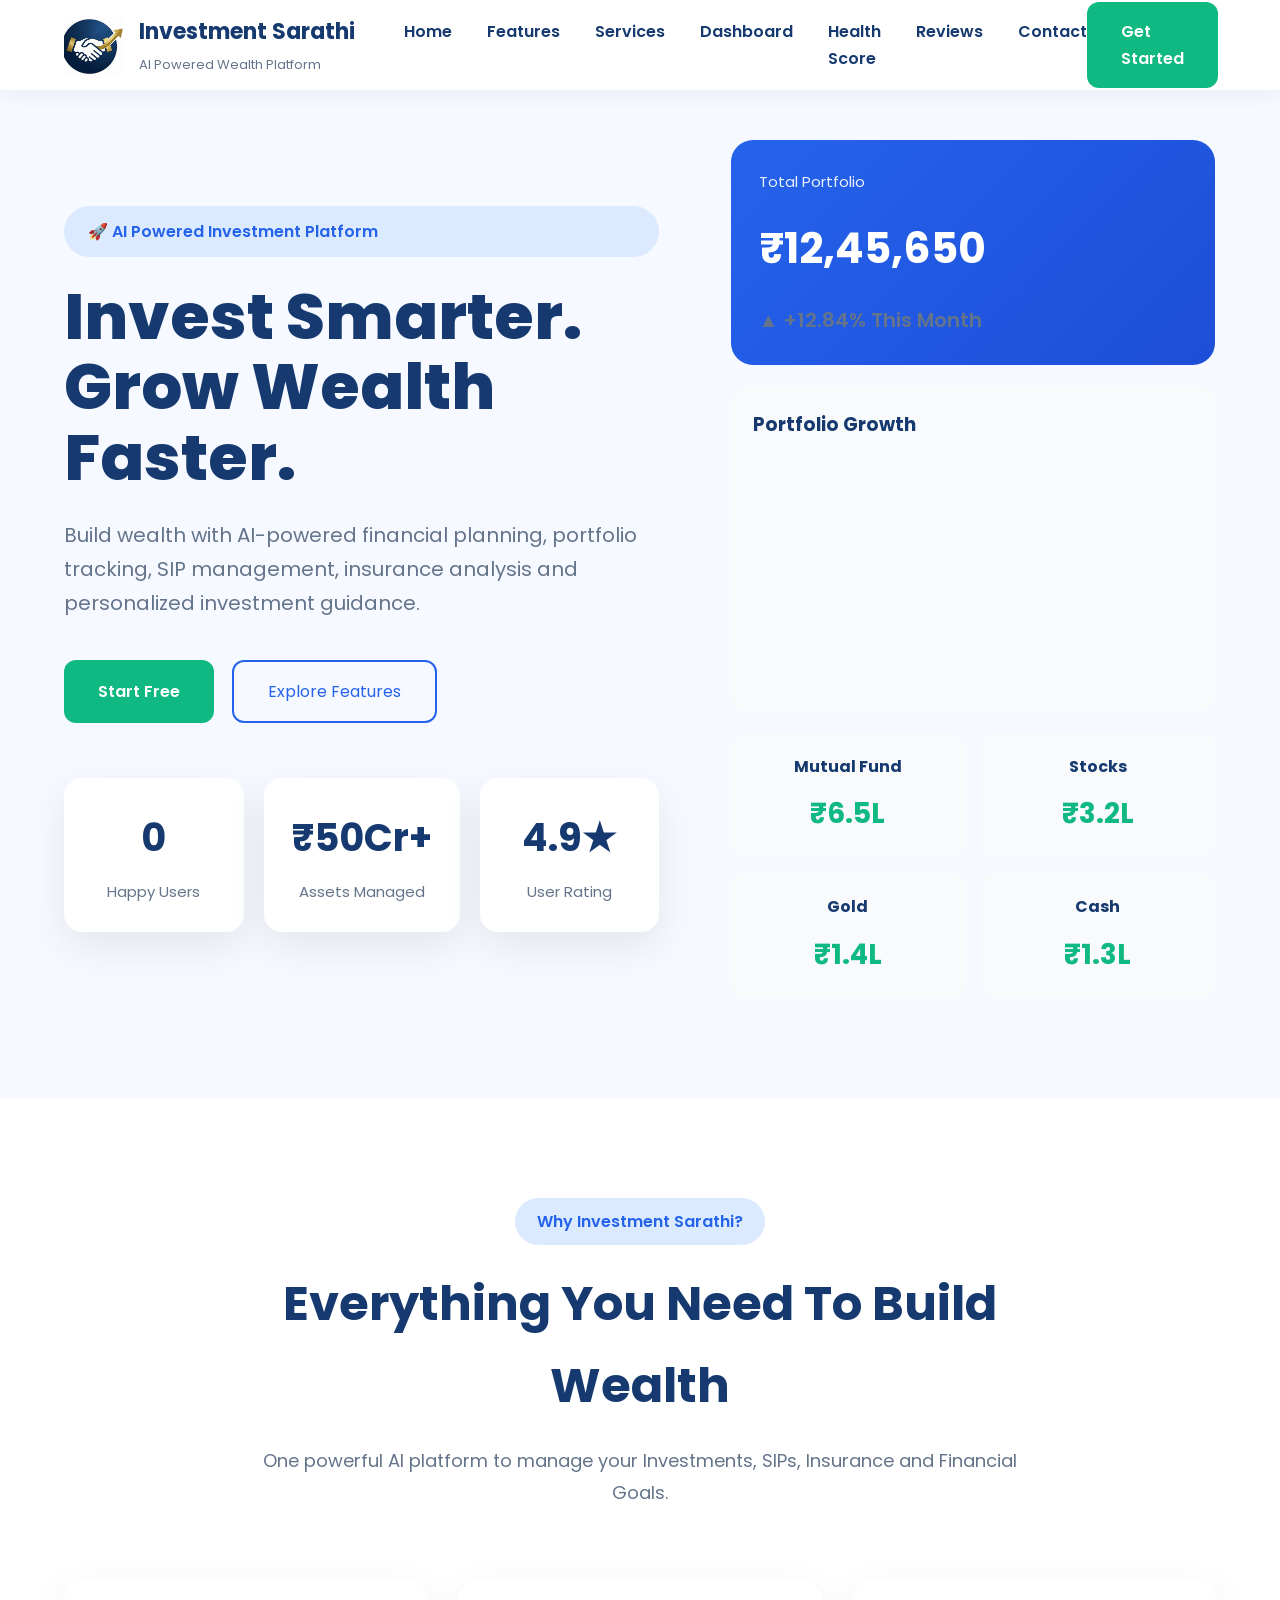
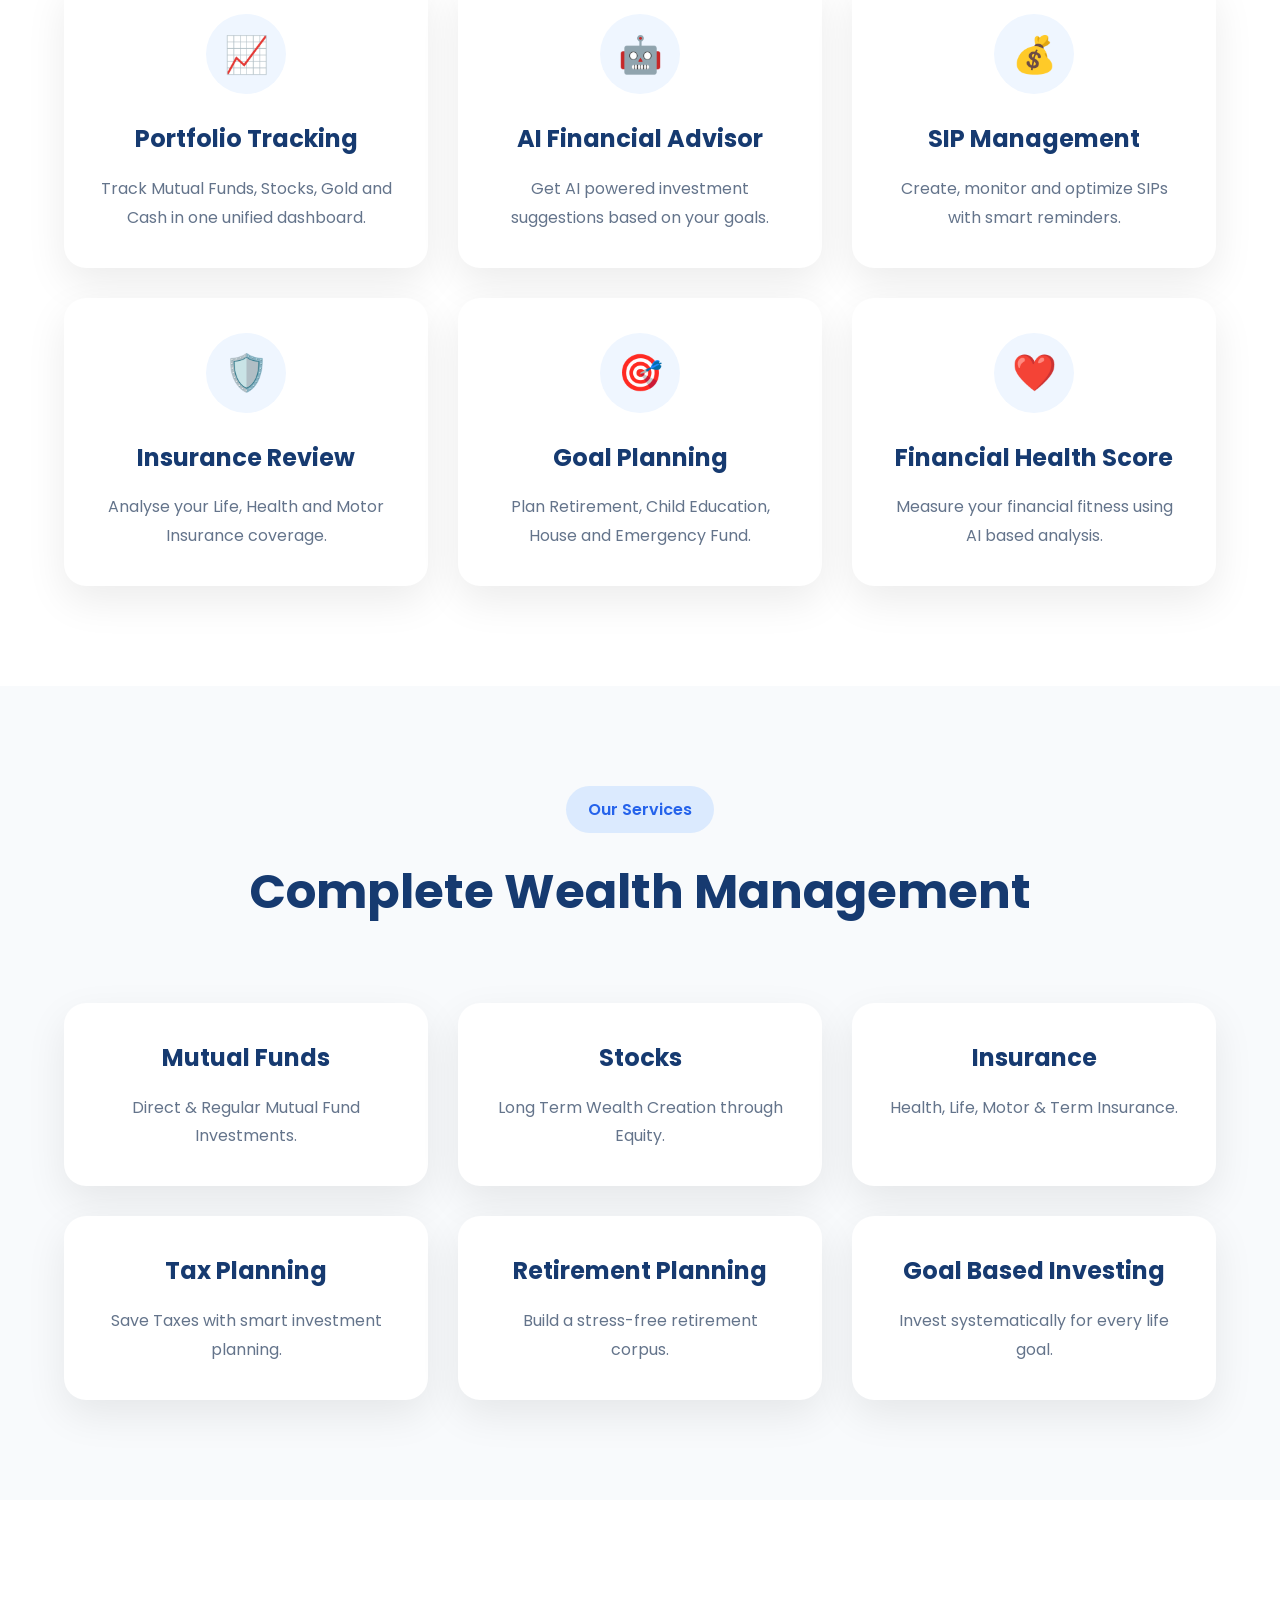
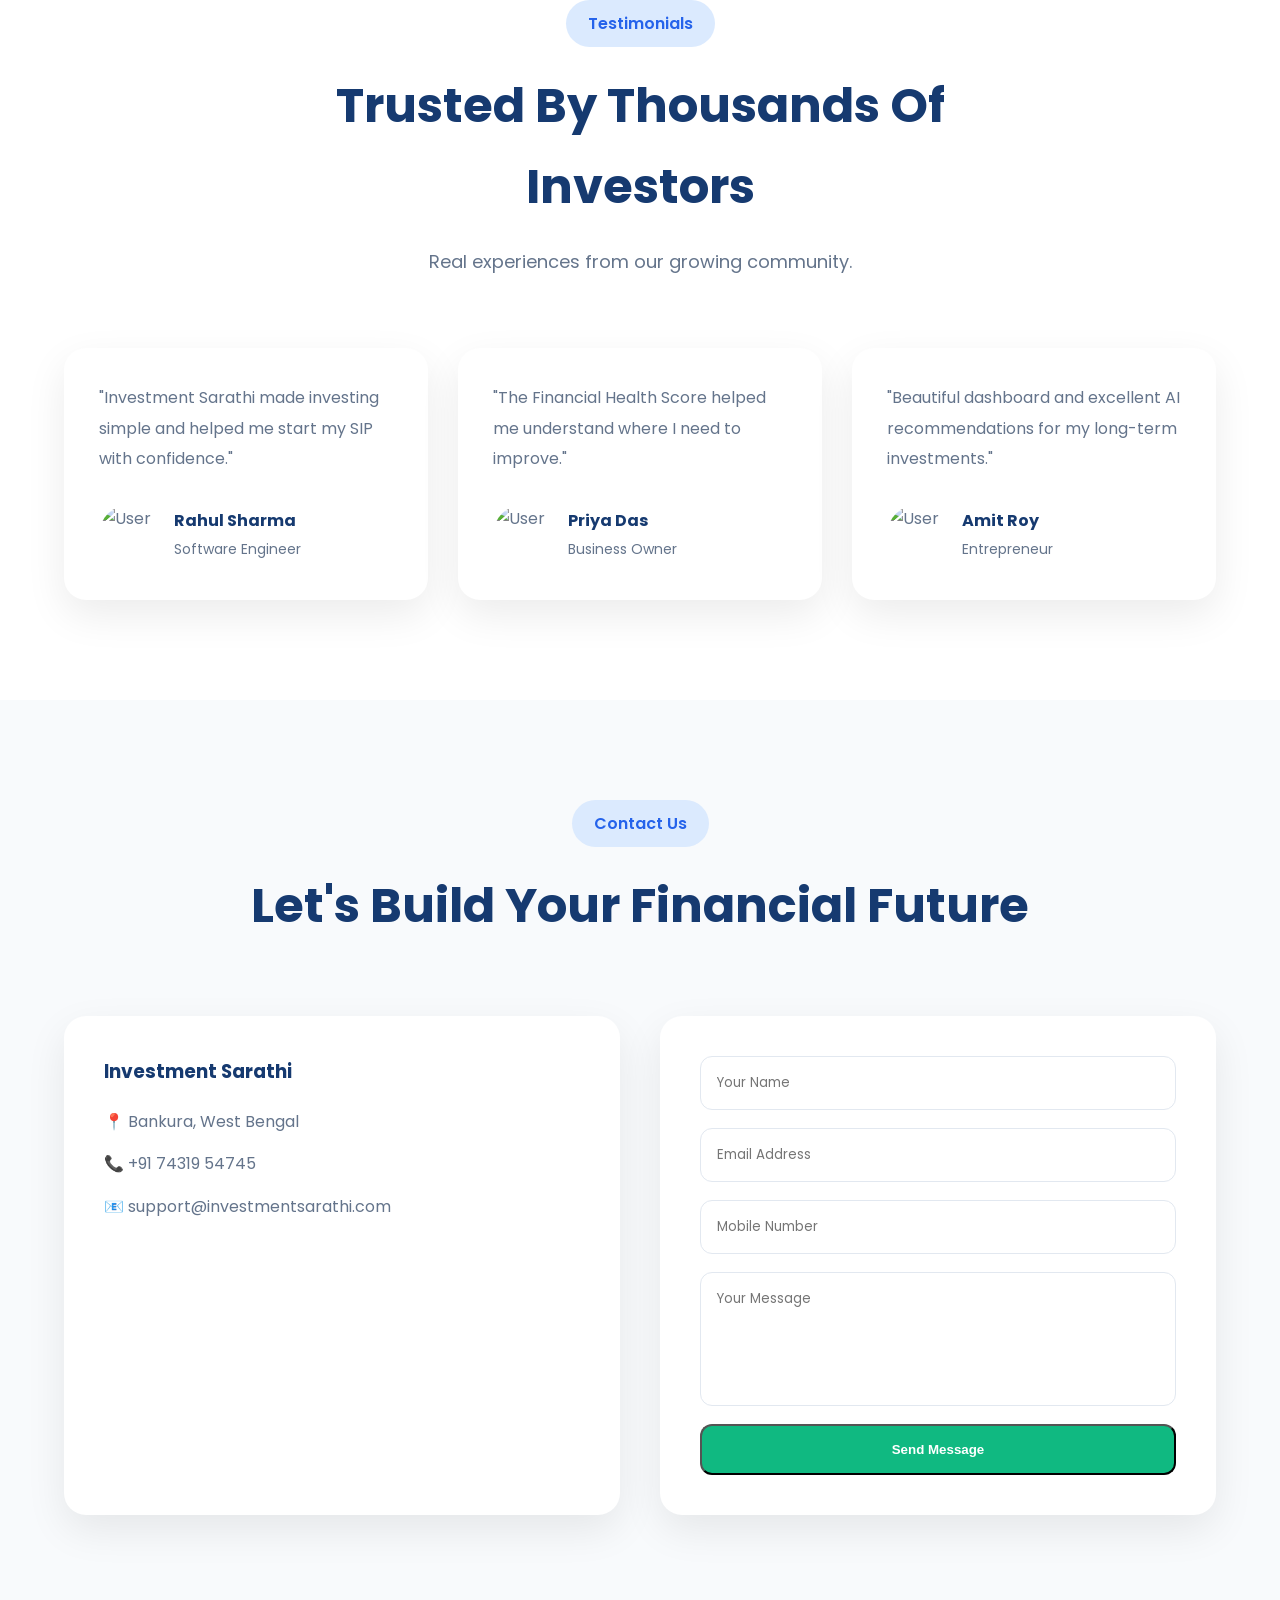
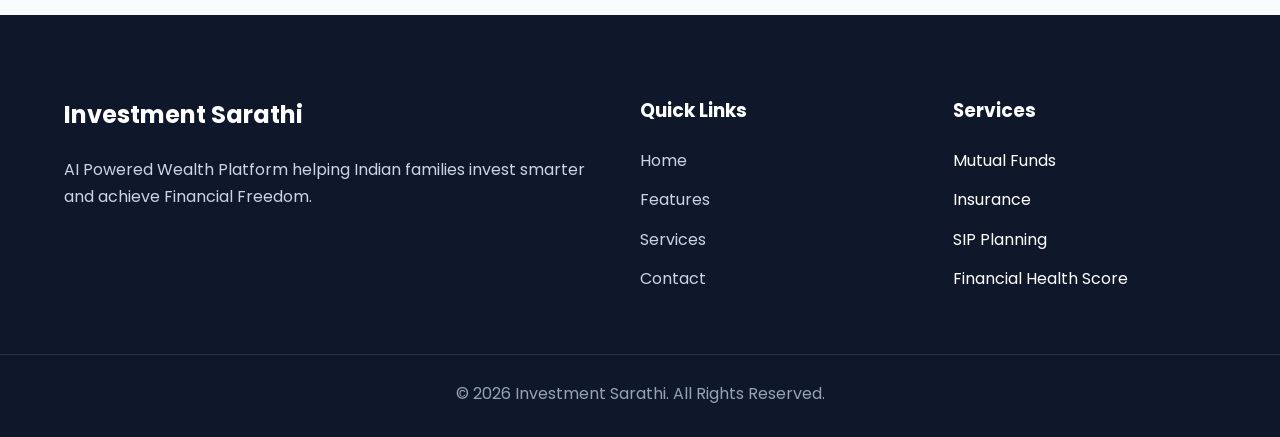
==== index.html @ cd514a6d "Initial Investment Sarathi Website" ====
<!DOCTYPE html>
<html lang="en">

<head>

    <meta charset="UTF-8">
    <meta name="viewport" content="width=device-width, initial-scale=1.0">

    <title>Investment Sarathi | AI Powered Wealth Platform</title>

    <meta name="description"
        content="Investment Sarathi - AI Powered Investment Platform for Mutual Funds, SIP, Insurance, Financial Planning and Wealth Management.">

    <meta name="keywords"
        content="Investment, Mutual Fund, SIP, Insurance, Wealth, Financial Planning, AI">

    <link rel="preconnect" href="https://fonts.googleapis.com">

    <link rel="preconnect" href="https://fonts.gstatic.com" crossorigin>

    <link href="https://fonts.googleapis.com/css2?family=Poppins:wght@300;400;500;600;700;800&display=swap"
        rel="stylesheet">

    <link rel="stylesheet" href="css/style.css">

    <link rel="stylesheet" href="css/responsive.css">

</head>

<body>

    <!-- =========================
         HEADER
    ========================== -->

    <header class="header">

        <div class="container navbar">

            <a href="#" class="logo">

                <img src="assets/logo/logo.jpg" alt="Investment Sarathi">

                <div>

                    <h2>Investment Sarathi</h2>

                    <span>AI Powered Wealth Platform</span>

                </div>

            </a>

            <nav>

                <ul class="nav-links">

                    <li><a href="#">Home</a></li>

                    <li><a href="#features">Features</a></li>

                    <li><a href="#services">Services</a></li>

                    <li><a href="#dashboard">Dashboard</a></li>

                    <li><a href="#health">Health Score</a></li>

                    <li><a href="#reviews">Reviews</a></li>

                    <li><a href="#contact">Contact</a></li>

                </ul>

            </nav>

            <a href="signup.html" class="btn-primary">
                Get Started
            </a>

        </div>

    </header>

    <!-- =========================
            HERO
    ========================== -->

    <section class="hero">

        <div class="container hero-grid">

            <div class="hero-left">

                <div class="hero-badge">

                    🚀 AI Powered Investment Platform

                </div>

                <h1>

                    Invest Smarter.<br>

                    Grow Wealth Faster.

                </h1>

                <p>

                    Build wealth with AI-powered financial planning,
                    portfolio tracking, SIP management,
                    insurance analysis and personalized investment guidance.

                </p>

                <div class="hero-buttons">

                    <a href="signup.html" class="btn-primary">

                        Start Free

                    </a>

                    <a href="#features" class="btn-outline">

                        Explore Features

                    </a>

                </div>
                                <!-- =========================
                     HERO STATS
                ========================== -->

                <div class="hero-stats">

                    <div class="stat-card">

                        <h2 class="counter" data-target="10000">0</h2>

                        <p>Happy Users</p>

                    </div>

                    <div class="stat-card">

                        <h2>₹50Cr+</h2>

                        <p>Assets Managed</p>

                    </div>

                    <div class="stat-card">

                        <h2>4.9★</h2>

                        <p>User Rating</p>

                    </div>

                </div>

            </div>

            <!-- =========================
                 HERO RIGHT
            ========================== -->

            <div class="hero-right">

                <div class="dashboard-card">

                    <div class="portfolio-card">

                        <span>Total Portfolio</span>

                        <h2 id="portfolioAmount">₹12,45,650</h2>

                        <p class="profit">
                            ▲ +12.84% This Month
                        </p>

                    </div>

                    <div class="chart-card">

                        <h3>Portfolio Growth</h3>

                        <canvas id="portfolioChart"></canvas>

                    </div>

                    <div class="investment-grid">

                        <div class="investment-item">

                            <h4>Mutual Fund</h4>

                            <p>₹6.5L</p>

                        </div>

                        <div class="investment-item">

                            <h4>Stocks</h4>

                            <p>₹3.2L</p>

                        </div>

                        <div class="investment-item">

                            <h4>Gold</h4>

                            <p>₹1.4L</p>

                        </div>

                        <div class="investment-item">

                            <h4>Cash</h4>

                            <p>₹1.3L</p>

                        </div>

                    </div>

                </div>

            </div>

        </div>

    </section>
    <!-- ===================================
        FEATURES SECTION
=================================== -->

<section class="features" id="features">

    <div class="container">

        <div class="section-title">

            <span>Why Investment Sarathi?</span>

            <h2>Everything You Need To Build Wealth</h2>

            <p>
                One powerful AI platform to manage your Investments,
                SIPs, Insurance and Financial Goals.
            </p>

        </div>

        <div class="feature-grid">

            <div class="feature-card">

                <div class="feature-icon">📈</div>

                <h3>Portfolio Tracking</h3>

                <p>
                    Track Mutual Funds, Stocks, Gold and Cash
                    in one unified dashboard.
                </p>

            </div>

            <div class="feature-card">

                <div class="feature-icon">🤖</div>

                <h3>AI Financial Advisor</h3>

                <p>
                    Get AI powered investment suggestions
                    based on your goals.
                </p>

            </div>

            <div class="feature-card">

                <div class="feature-icon">💰</div>

                <h3>SIP Management</h3>

                <p>
                    Create, monitor and optimize SIPs
                    with smart reminders.
                </p>

            </div>

            <div class="feature-card">

                <div class="feature-icon">🛡️</div>

                <h3>Insurance Review</h3>

                <p>
                    Analyse your Life, Health and Motor
                    Insurance coverage.
                </p>

            </div>

            <div class="feature-card">

                <div class="feature-icon">🎯</div>

                <h3>Goal Planning</h3>

                <p>
                    Plan Retirement, Child Education,
                    House and Emergency Fund.
                </p>

            </div>

            <div class="feature-card">

                <div class="feature-icon">❤️</div>

                <h3>Financial Health Score</h3>

                <p>
                    Measure your financial fitness
                    using AI based analysis.
                </p>

            </div>

        </div>

    </div>

</section>

<!-- ===================================
        SERVICES
=================================== -->

<section class="services" id="services">

    <div class="container">

        <div class="section-title">

            <span>Our Services</span>

            <h2>Complete Wealth Management</h2>

        </div>

        <div class="service-grid">

            <div class="service-card">

                <h3>Mutual Funds</h3>

                <p>
                    Direct & Regular Mutual Fund Investments.
                </p>

            </div>

            <div class="service-card">

                <h3>Stocks</h3>

                <p>
                    Long Term Wealth Creation through Equity.
                </p>

            </div>

            <div class="service-card">

                <h3>Insurance</h3>

                <p>
                    Health, Life, Motor & Term Insurance.
                </p>

            </div>

            <div class="service-card">

                <h3>Tax Planning</h3>

                <p>
                    Save Taxes with smart investment planning.
                </p>

            </div>

            <div class="service-card">

                <h3>Retirement Planning</h3>

                <p>
                    Build a stress-free retirement corpus.
                </p>

            </div>

            <div class="service-card">

                <h3>Goal Based Investing</h3>

                <p>
                    Invest systematically for every life goal.
                </p>

            </div>

        </div>

    </div>

</section>
<!-- ===================================
        TESTIMONIALS
=================================== -->

<section class="testimonials" id="reviews">

    <div class="container">

        <div class="section-title">

            <span>Testimonials</span>

            <h2>Trusted By Thousands Of Investors</h2>

            <p>
                Real experiences from our growing community.
            </p>

        </div>

        <div class="testimonial-grid">

            <div class="testimonial-card">

                <p>
                    "Investment Sarathi made investing simple and helped me
                    start my SIP with confidence."
                </p>

                <div class="client">

                    <img src="assets/images/user1.jpg" alt="User">

                    <div>

                        <h4>Rahul Sharma</h4>

                        <span>Software Engineer</span>

                    </div>

                </div>

            </div>

            <div class="testimonial-card">

                <p>
                    "The Financial Health Score helped me understand where I
                    need to improve."
                </p>

                <div class="client">

                    <img src="assets/images/user2.jpg" alt="User">

                    <div>

                        <h4>Priya Das</h4>

                        <span>Business Owner</span>

                    </div>

                </div>

            </div>

            <div class="testimonial-card">

                <p>
                    "Beautiful dashboard and excellent AI recommendations for
                    my long-term investments."
                </p>

                <div class="client">

                    <img src="assets/images/user3.jpg" alt="User">

                    <div>

                        <h4>Amit Roy</h4>

                        <span>Entrepreneur</span>

                    </div>

                </div>

            </div>

        </div>

    </div>

</section>

<!-- ===================================
        CONTACT
=================================== -->

<section class="contact" id="contact">

    <div class="container">

        <div class="section-title">

            <span>Contact Us</span>

            <h2>Let's Build Your Financial Future</h2>

        </div>

        <div class="contact-wrapper">

            <div class="contact-info">

                <h3>Investment Sarathi</h3>

                <p>📍 Bankura, West Bengal</p>

                <p>📞 +91 74319 54745</p>

                <p>📧 support@investmentsarathi.com</p>

            </div>

            <form class="contact-form">

                <input type="text" placeholder="Your Name">

                <input type="email" placeholder="Email Address">

                <input type="tel" placeholder="Mobile Number">

                <textarea rows="5" placeholder="Your Message"></textarea>

                <button type="submit" class="btn-primary">
                    Send Message
                </button>

            </form>

        </div>

    </div>

</section>

<!-- ===================================
        FOOTER
=================================== -->

<footer class="footer">

    <div class="container footer-grid">

        <div>

            <h2>Investment Sarathi</h2>

            <p>
                AI Powered Wealth Platform helping Indian families
                invest smarter and achieve Financial Freedom.
            </p>

        </div>

        <div>

            <h3>Quick Links</h3>

            <ul>

                <li><a href="#">Home</a></li>

                <li><a href="#features">Features</a></li>

                <li><a href="#services">Services</a></li>

                <li><a href="#contact">Contact</a></li>

            </ul>

        </div>

        <div>

            <h3>Services</h3>

            <ul>

                <li>Mutual Funds</li>

                <li>Insurance</li>

                <li>SIP Planning</li>

                <li>Financial Health Score</li>

            </ul>

        </div>

    </div>

    <div class="copyright">

        © 2026 Investment Sarathi. All Rights Reserved.

    </div>

</footer>

<!-- Chart.js -->

<script src="https://cdn.jsdelivr.net/npm/chart.js"></script>

<!-- Main JS -->

<script src="js/main.js"></script>

</body>

</html>
---- css/style.css ----
/*=========================================================
 Investment Sarathi v2.0
 AI Powered Wealth Platform
 Author : ChatGPT
==========================================================*/

/*==========================
 GOOGLE FONT
==========================*/

@import url('https://fonts.googleapis.com/css2?family=Poppins:wght@300;400;500;600;700;800&display=swap');

/*==========================
 CSS VARIABLES
==========================*/

:root{

    --primary:#2563EB;
    --secondary:#10B981;
    --dark:#0F172A;
    --heading:#163A70;
    --text:#64748B;

    --bg:#F8FAFC;
    --white:#FFFFFF;

    --border:#E2E8F0;

    --shadow:
    0 15px 40px rgba(0,0,0,.08);

    --radius:18px;

    --transition:.35s ease;

}

/*==========================
 RESET
==========================*/

*{

    margin:0;

    padding:0;

    box-sizing:border-box;

}

html{

    scroll-behavior:smooth;

}

body{

    font-family:'Poppins',sans-serif;

    background:var(--bg);

    color:var(--text);

    overflow-x:hidden;

    line-height:1.7;

}

img{

    width:100%;

    display:block;

}

a{

    text-decoration:none;

}

ul{

    list-style:none;

}

section{

    padding:100px 0;

}

/*==========================
 CONTAINER
==========================*/

.container{

    width:90%;

    max-width:1300px;

    margin:auto;

}

/*==========================
 BUTTONS
==========================*/

.btn-primary{

    display:inline-flex;

    align-items:center;

    justify-content:center;

    padding:16px 34px;

    border-radius:12px;

    background:var(--secondary);

    color:#fff;

    font-weight:600;

    transition:var(--transition);

}

.btn-primary:hover{

    transform:translateY(-3px);

    background:#059669;

}

.btn-outline{

    display:inline-flex;

    align-items:center;

    justify-content:center;

    padding:16px 34px;

    border:2px solid var(--primary);

    color:var(--primary);

    border-radius:12px;

    transition:var(--transition);

}

.btn-outline:hover{

    background:var(--primary);

    color:#fff;

}

/*==========================
 HEADER
==========================*/

.header{

    position:fixed;

    top:0;

    left:0;

    width:100%;

    background:#fff;

    z-index:999;

    box-shadow:0 5px 20px rgba(0,0,0,.05);

}

/*==========================
 NAVBAR
==========================*/

.navbar{

    height:90px;

    display:flex;

    justify-content:space-between;

    align-items:center;

}

.logo{
    display:flex;
    align-items:center;
    gap:15px;
    min-width:340px;
}

.logo img{

    width:60px;

    height:60px;

    object-fit:cover;

}

.logo h2{

    color:var(--heading);

    font-size:22px;

}
************
***********
.logo-text h2{
    font-size:34px;
    line-height:1.1;
}
.logo span{

    color:var(--text);

    font-size:13px;

}

.nav-links{

    display:flex;

    gap:35px;

}

.nav-links a{

    color:var(--heading);

    font-weight:600;

    transition:var(--transition);

}

.nav-links a:hover{

    color:var(--secondary);

}
/*=========================================================
 HERO SECTION
==========================================================*/

.hero{
    padding:140px 0 100px;
    background:#f6f9ff;
}

.hero-grid{

    display:grid;

    grid-template-columns:1.1fr .9fr;

    gap:70px;

    align-items:center;

}

.hero-badge{

    display:inline-block;

    padding:12px 24px;

    border-radius:30px;

    background:#DBEAFE;

    color:var(--primary);

    font-weight:600;

    margin-bottom:25px;

}

.hero h1{

    font-size:64px;

    line-height:1.1;

    color:var(--heading);

    margin-bottom:25px;

    font-weight:800;

}

.hero p{

    font-size:20px;

    color:var(--text);

    max-width:620px;

}

.hero-buttons{

    display:flex;

    gap:18px;

    margin-top:40px;

    flex-wrap:wrap;

}
.hero-container{
    width:90%;
    max-width:1300px;
    margin:auto;

    display:grid;
    grid-template-columns:1.1fr .9fr;

    gap:70px;

    align-items:start;
}
/*==========================
 HERO STATS
==========================*/

.hero-stats{

    display:grid;

    grid-template-columns:repeat(3,1fr);

    gap:20px;

    margin-top:55px;

}

.stat-card{

    background:#fff;

    padding:28px;

    border-radius:18px;

    text-align:center;

    box-shadow:var(--shadow);

    transition:var(--transition);

}

.stat-card:hover{

    transform:translateY(-6px);

}

.stat-card h2{

    color:var(--heading);

    font-size:38px;

    margin-bottom:8px;

}

.stat-card p{

    font-size:15px;

    color:var(--text);

}

/*==========================
 DASHBOARD CARD
==========================*/

.hero-right{
    display:flex;
    justify-content:center;
    align-items:flex-start;
}
.hero-left{
    display:flex;
    flex-direction:column;
    justify-content:center;
}
********** center theke end korlam****
******
.dashboard-card{
    width:100%;
    max-width:500px;

    background:#fff;
    padding:30px;

    border-radius:24px;

    box-shadow:var(--shadow);
}
.dashboard-preview{
    width:100%;
}

.portfolio-card{

    background:linear-gradient(135deg,#2563EB,#1D4ED8);

    color:#fff;

    padding:28px;

    border-radius:22px;

}

.portfolio-card span{

    opacity:.9;

    font-size:15px;

}

.portfolio-card h2{

    font-size:42px;

    margin:18px 0;

    font-weight:700;

}

.profit{

    color:#A7F3D0;

    font-weight:600;

}

/*==========================
 CHART
==========================*/

.chart-card{

    margin-top:22px;

    background:#F8FAFC;

    padding:22px;

    border-radius:18px;

}

.chart-card h3{

    color:var(--heading);

    margin-bottom:20px;

}

#portfolioChart{

    width:100%;

    height:220px;

}
.portfolio-grid{
    display:grid;
    grid-template-columns:repeat(2,1fr);
    gap:20px;
    margin-top:20px;
}
/*==========================
 INVESTMENT GRID
==========================*/

.investment-grid{

    display:grid;

    grid-template-columns:repeat(2,1fr);

    gap:16px;

    margin-top:22px;

}

.investment-item{

    background:#F8FAFC;

    padding:20px;

    border-radius:16px;

    text-align:center;

    transition:var(--transition);

}

.investment-item:hover{

    background:#EFF6FF;

    transform:translateY(-5px);

}

.investment-item h4{

    color:var(--heading);

    font-size:16px;

    margin-bottom:10px;

}

.investment-item p{

    color:var(--secondary);

    font-size:28px;

    font-weight:700;

}
/*=========================================================
SECTION TITLE
==========================================================*/

.section-title{

    text-align:center;

    max-width:800px;

    margin:0 auto 70px;

}

.section-title span{

    display:inline-block;

    background:#DBEAFE;

    color:var(--primary);

    padding:10px 22px;

    border-radius:30px;

    font-weight:600;

    margin-bottom:18px;

}

.section-title h2{

    font-size:48px;

    color:var(--heading);

    margin-bottom:18px;

    font-weight:700;

}

.section-title p{

    color:var(--text);

    font-size:18px;

    line-height:1.8;

}


/*=========================================================
FEATURES
==========================================================*/

.features{

    background:#fff;

}

.feature-grid{

    display:grid;

    grid-template-columns:repeat(3,1fr);

    gap:30px;

}

.feature-card{

    background:#fff;

    border-radius:22px;

    padding:35px;

    text-align:center;

    box-shadow:var(--shadow);

    transition:var(--transition);

}

.feature-card:hover{

    transform:translateY(-10px);

    box-shadow:0 25px 60px rgba(37,99,235,.12);

}

.feature-icon{

    width:80px;

    height:80px;

    margin:auto;

    border-radius:50%;

    display:flex;

    justify-content:center;

    align-items:center;

    font-size:36px;

    background:#EFF6FF;

    margin-bottom:25px;

}

.feature-card h3{

    color:var(--heading);

    font-size:24px;

    margin-bottom:15px;

}

.feature-card p{

    color:var(--text);

    line-height:1.8;

}


/*=========================================================
SERVICES
==========================================================*/

.services{

    background:#F8FAFC;

}

.service-grid{

    display:grid;

    grid-template-columns:repeat(3,1fr);

    gap:30px;

}

.service-card{

    background:#fff;

    padding:35px;

    border-radius:22px;

    text-align:center;

    box-shadow:var(--shadow);

    transition:var(--transition);

}

.service-card:hover{

    transform:translateY(-10px);

    background:#2563EB;

    color:#fff;

}

.service-card:hover p{

    color:#E2E8F0;

}

.service-card h3{

    color:var(--heading);

    font-size:24px;

    margin-bottom:15px;

}

.service-card:hover h3{

    color:#fff;

}

.service-card p{

    color:var(--text);

    line-height:1.8;

}


/*=========================================================
COMMON CARD ANIMATION
==========================================================*/

.feature-card,
.service-card,
.stat-card,
.investment-item{

    cursor:pointer;

}

.feature-card:hover .feature-icon{

    transform:rotate(8deg) scale(1.1);

    transition:.35s;

}
/*=========================================================
TESTIMONIALS
==========================================================*/

.testimonials{

    background:#fff;

}

.testimonial-grid{

    display:grid;

    grid-template-columns:repeat(3,1fr);

    gap:30px;

}

.testimonial-card{

    background:#fff;

    padding:35px;

    border-radius:22px;

    box-shadow:var(--shadow);

    transition:var(--transition);

}

.testimonial-card:hover{

    transform:translateY(-8px);

}

.testimonial-card p{

    color:var(--text);

    line-height:1.9;

    margin-bottom:30px;

}

.client{

    display:flex;

    align-items:center;

    gap:15px;

}

.client img{

    width:60px;

    height:60px;

    border-radius:50%;

    object-fit:cover;

}

.client h4{

    color:var(--heading);

}

.client span{

    color:var(--text);

    font-size:14px;

}

/*=========================================================
CONTACT
==========================================================*/

.contact{

    background:#F8FAFC;

}

.contact-wrapper{

    display:grid;

    grid-template-columns:1fr 1fr;

    gap:40px;

}

.contact-info,
.contact-form{

    background:#fff;

    padding:40px;

    border-radius:22px;

    box-shadow:var(--shadow);

}

.contact-info h3{

    color:var(--heading);

    margin-bottom:20px;

}

.contact-info p{

    margin:15px 0;

}

.contact-form{

    display:flex;

    flex-direction:column;

    gap:18px;

}

.contact-form input,
.contact-form textarea{

    padding:16px;

    border:1px solid var(--border);

    border-radius:12px;

    outline:none;

    font-family:Poppins,sans-serif;

}

.contact-form textarea{

    resize:none;

}

/*=========================================================
FOOTER
==========================================================*/

.footer{

    background:#0F172A;

    color:#fff;

    padding:80px 0 30px;

}

.footer-grid{

    display:grid;

    grid-template-columns:2fr 1fr 1fr;

    gap:50px;

}

.footer h2,
.footer h3{

    margin-bottom:20px;

}

.footer p{

    color:#CBD5E1;

}

.footer ul li{

    margin-bottom:12px;

}

.footer a{

    color:#CBD5E1;

    transition:.3s;

}

.footer a:hover{

    color:#10B981;

}

.copyright{

    margin-top:50px;

    padding-top:25px;

    border-top:1px solid rgba(255,255,255,.1);

    text-align:center;

    color:#94A3B8;

}

/*=========================================================
RESPONSIVE
==========================================================*/

@media(max-width:992px){

.navbar{

    flex-wrap:wrap;

       height:90px;
    padding:0 40px;
}

.nav-links{

    width:100%;

    justify-content:center;

    flex-wrap:wrap;

    margin-top:20px;

    gap:20px;

}

.hero-grid,
.contact-wrapper{

    grid-template-columns:1fr;

}

.feature-grid,
.service-grid,
.testimonial-grid{

    grid-template-columns:repeat(2,1fr);

}

.hero-stats{
    margin-top:60px;

    display:grid;
    grid-template-columns:repeat(3,1fr);

    gap:25px;
}

.footer-grid{

    grid-template-columns:1fr;

}

.hero{
    padding:140px 0 80px;
    min-height:auto;
}
.hero h1{

    font-size:48px;

}

.section-title h2{

    font-size:38px;

}

}

@media(max-width:768px){

.hero-grid,
.feature-grid,
.service-grid,
.testimonial-grid{

    grid-template-columns:1fr;

}

.hero-buttons{

    flex-direction:column;

}

.investment-grid{

    grid-template-columns:1fr;

}

.hero h1{

    font-size:38px;

}

.hero p{

    font-size:17px;

}

.section-title h2{

    font-size:32px;

}

.logo h2{

    font-size:18px;

}

.logo span{

    font-size:12px;

}

.btn-primary,
.btn-outline{

    width:100%;

}

.container{

    width:94%;

}

}
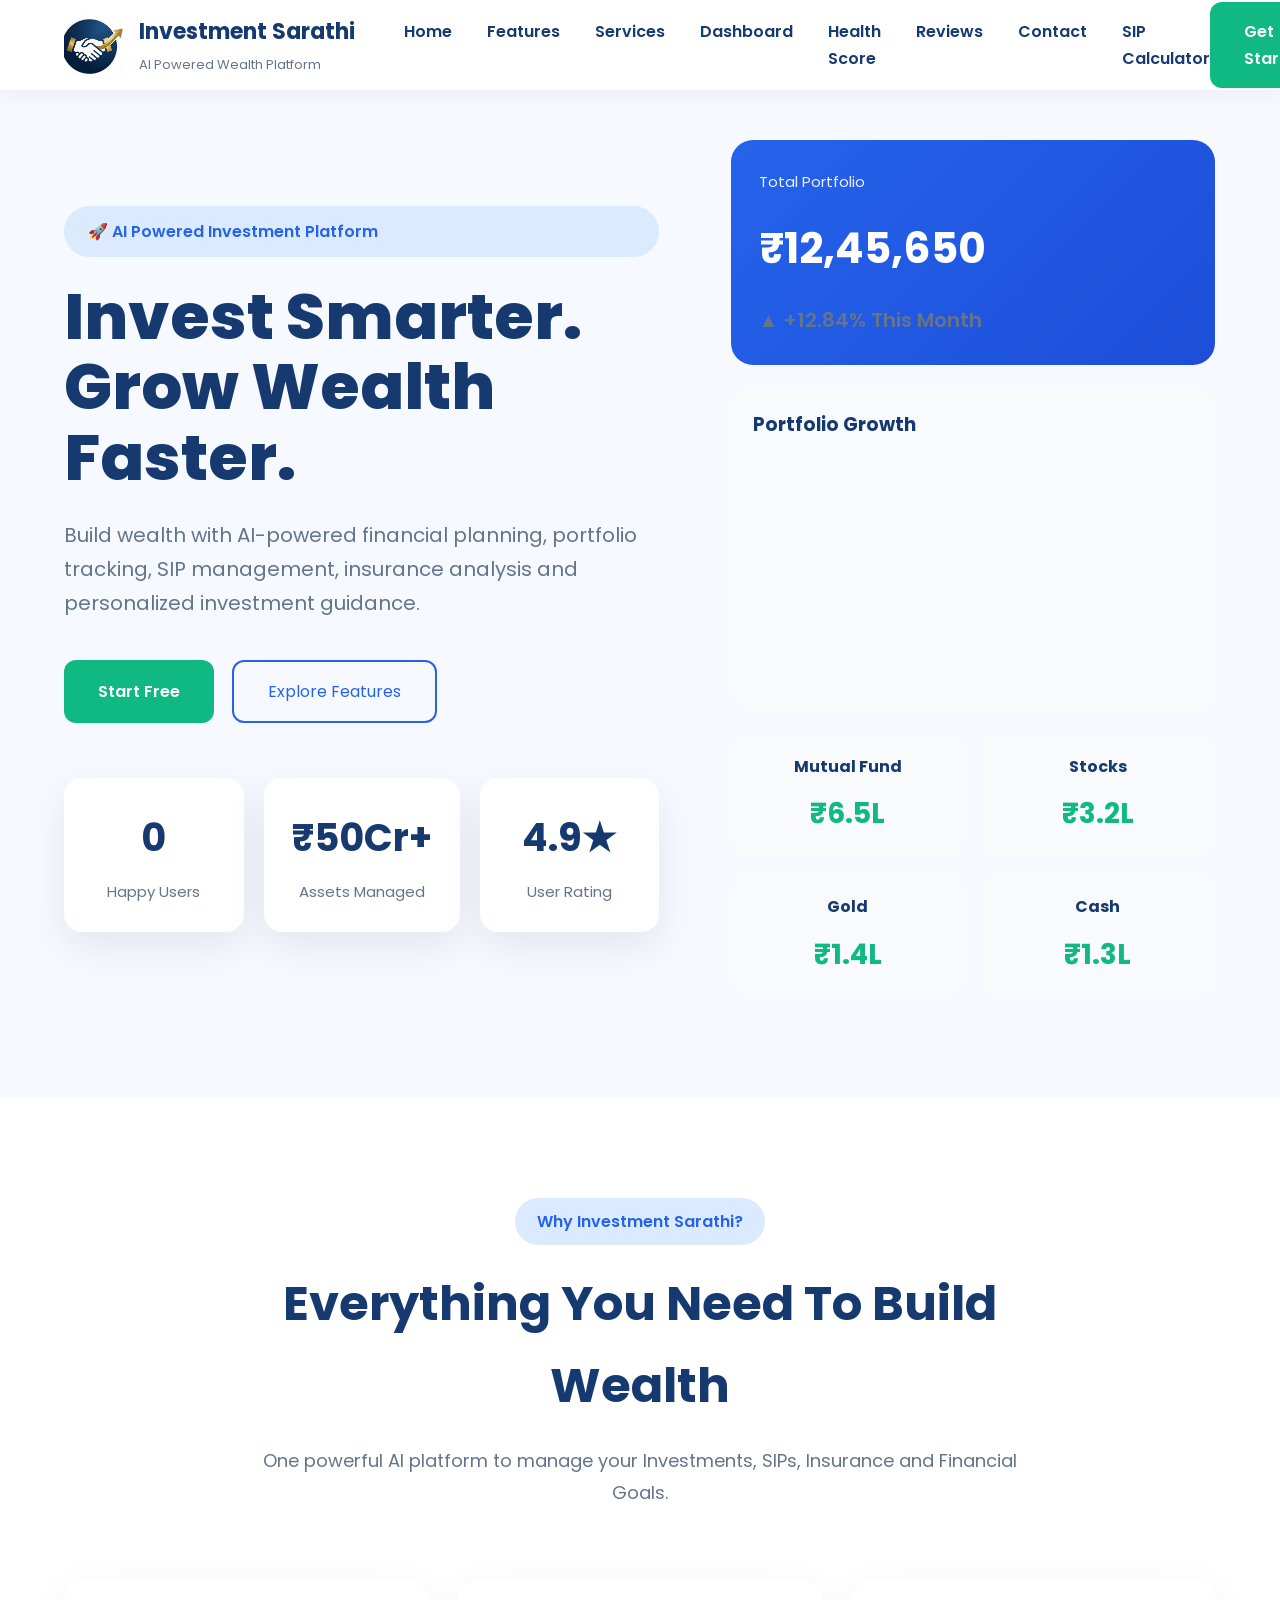
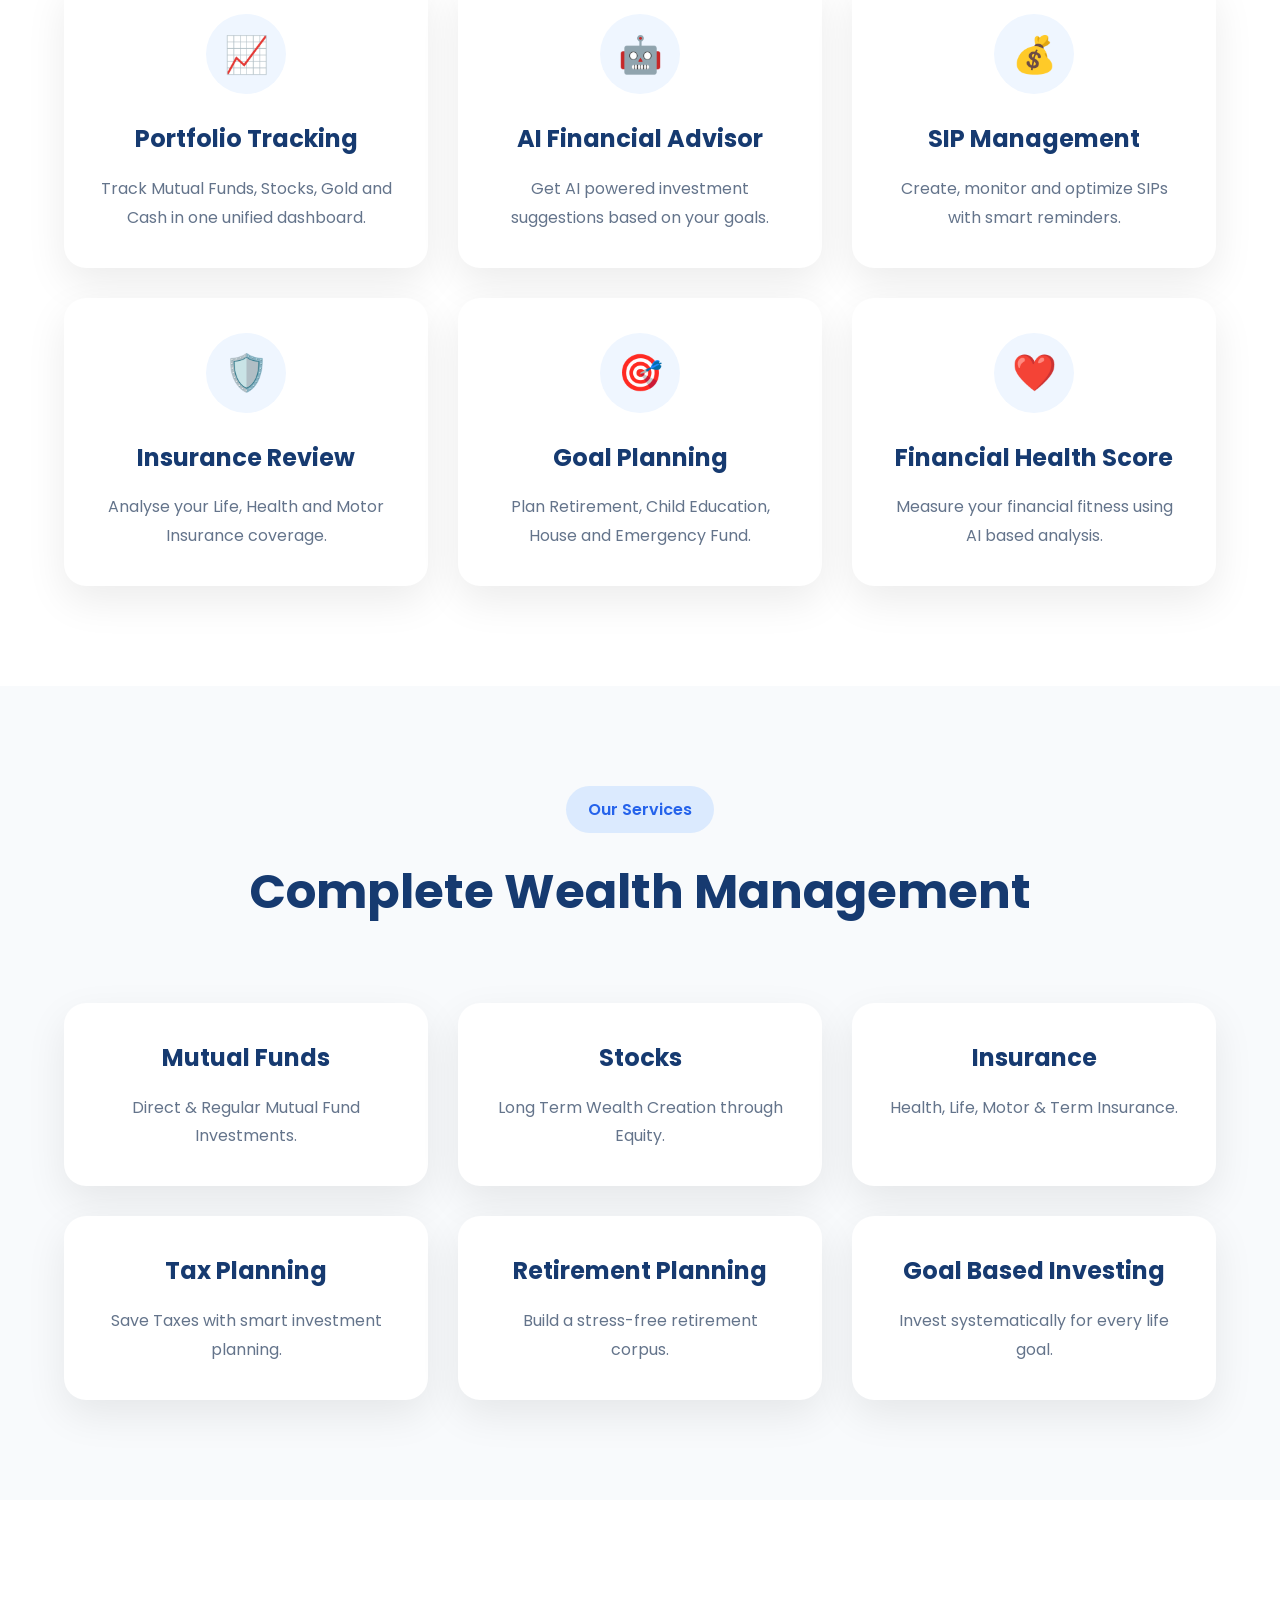
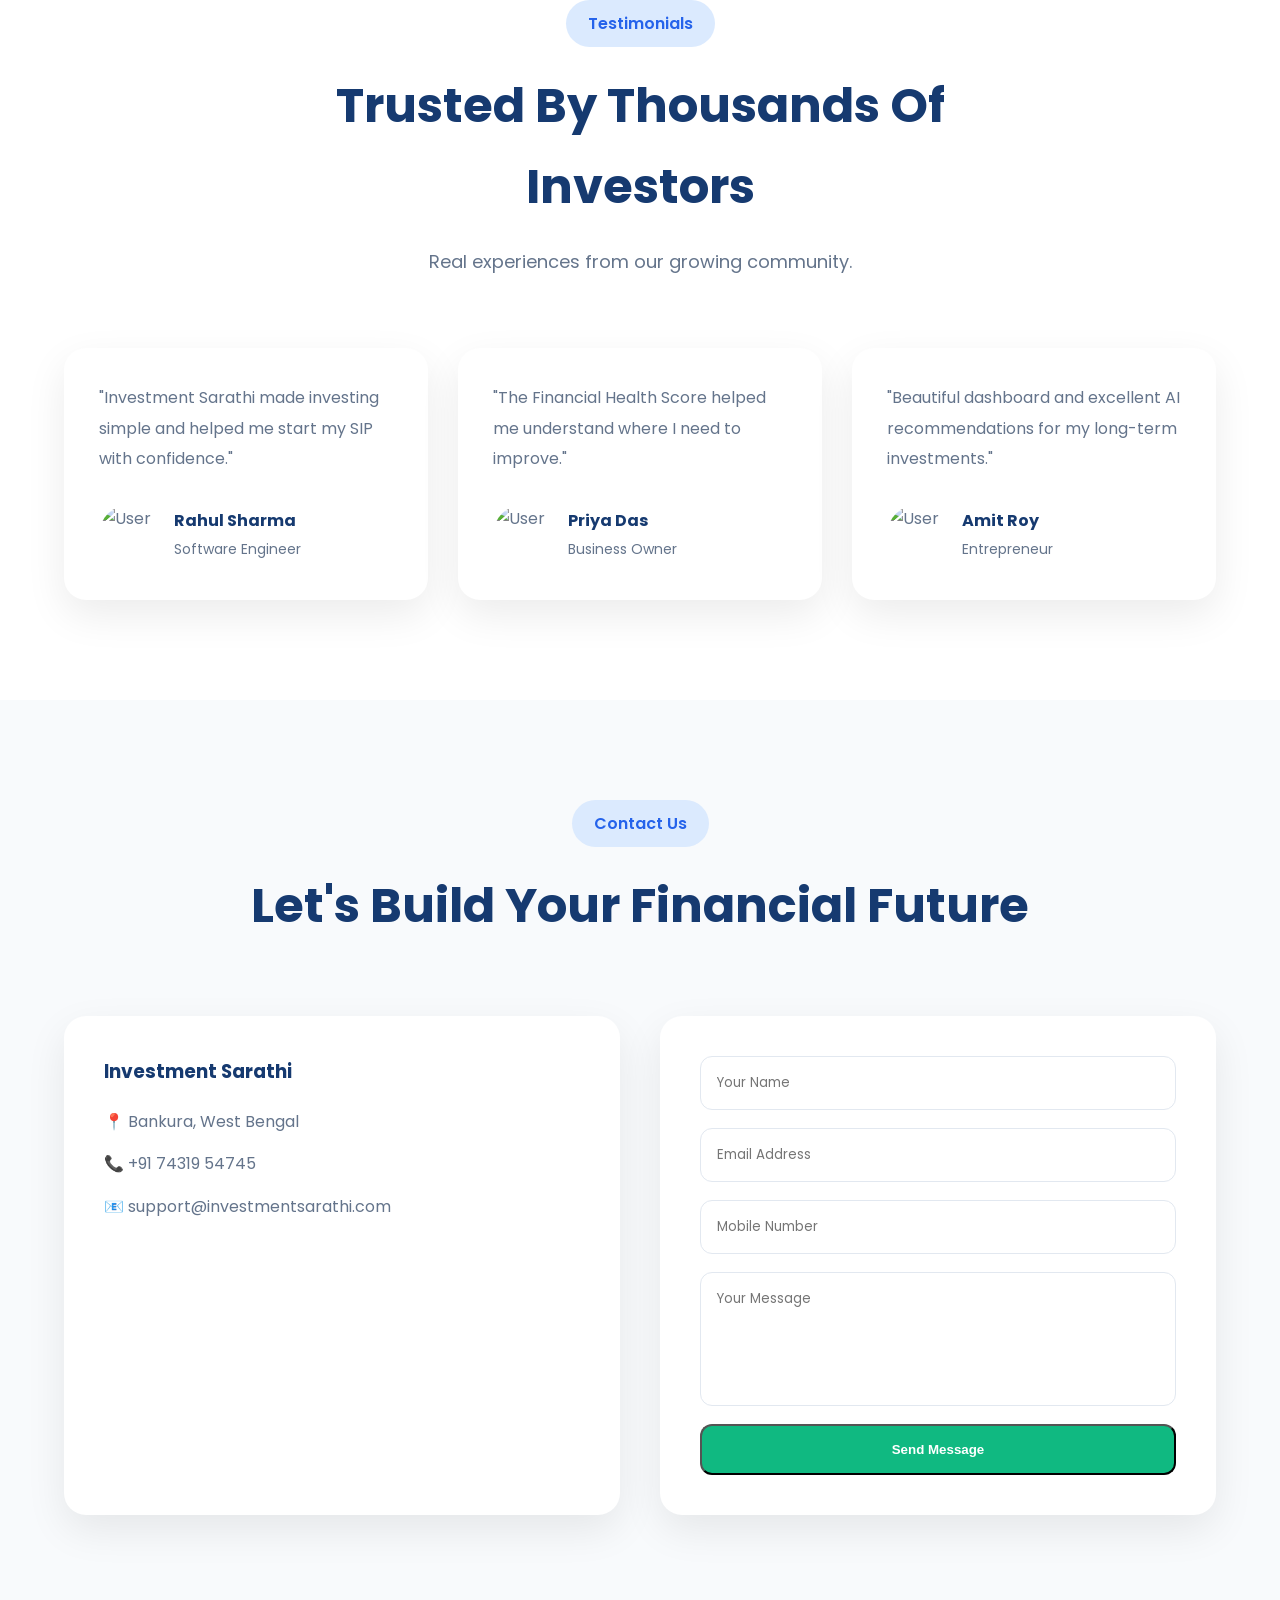
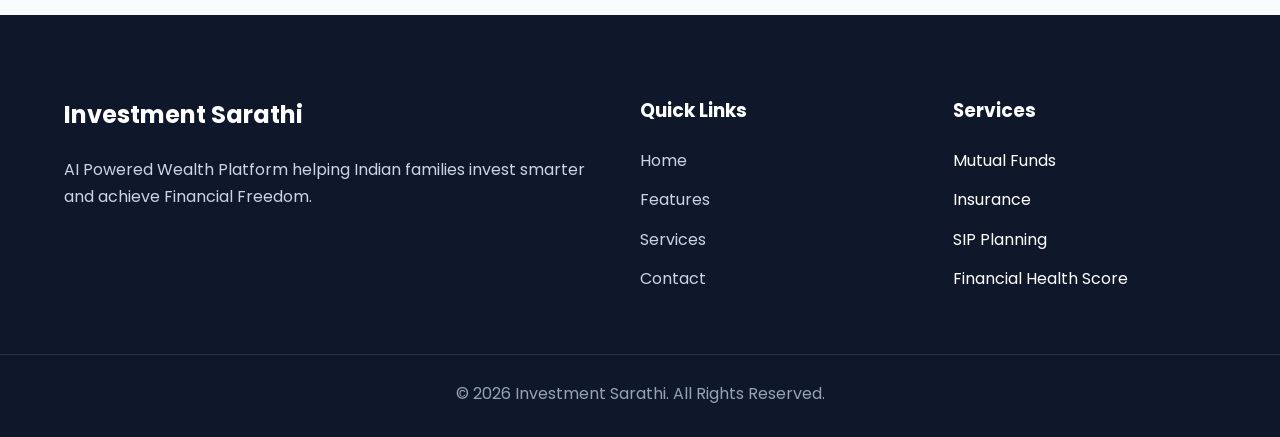
==== commit 2722432b: "Added Professional SIP Calculator" ====
--- a/index.html
+++ b/index.html
@@ -68,13 +68,17 @@
                     <li><a href="#reviews">Reviews</a></li>
 
                     <li><a href="#contact">Contact</a></li>
-
+<li>
+    <a href="sip.html">SIP Calculator</a>
+</li>
                 </ul>
 
             </nav>
 
             <a href="signup.html" class="btn-primary">
-                Get Started
+                Get Started <a href="sip.html" class="btn btn-primary">
+    SIP Calculator
+</a>
             </a>
 
         </div>
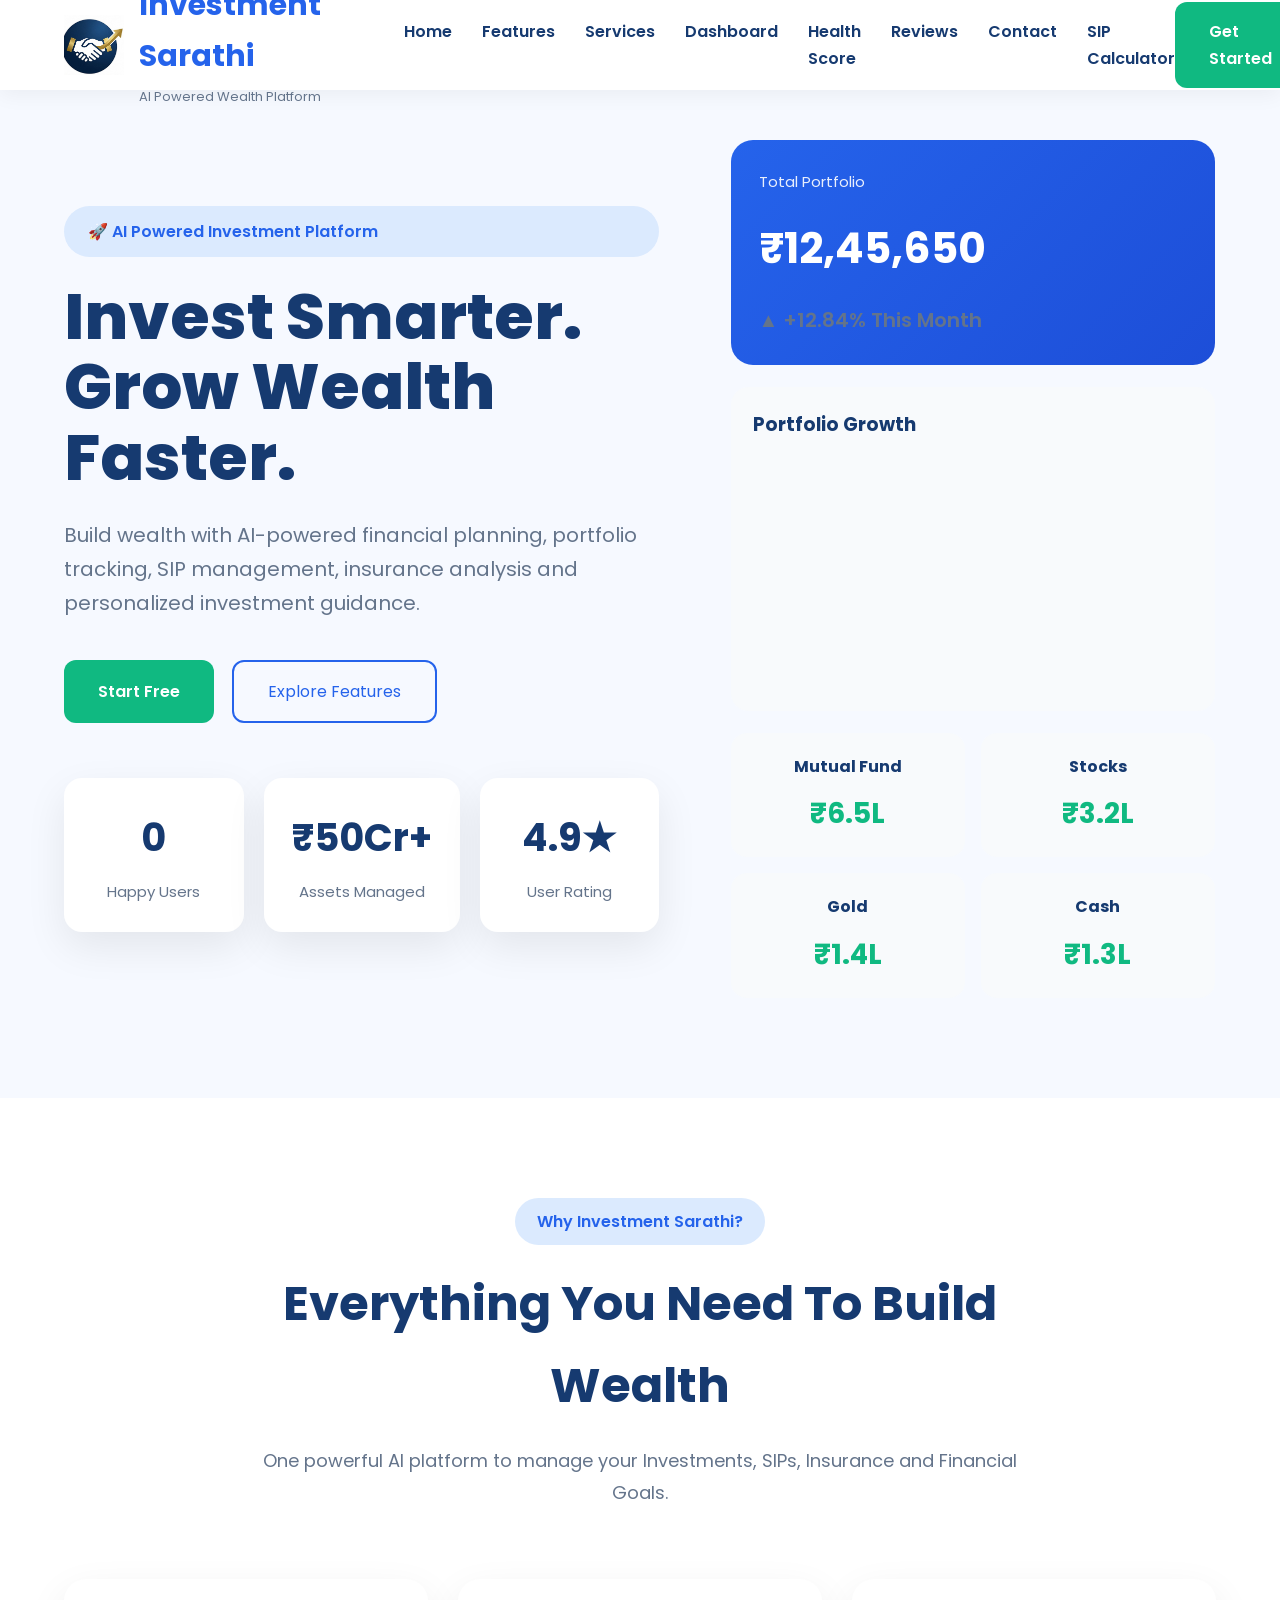
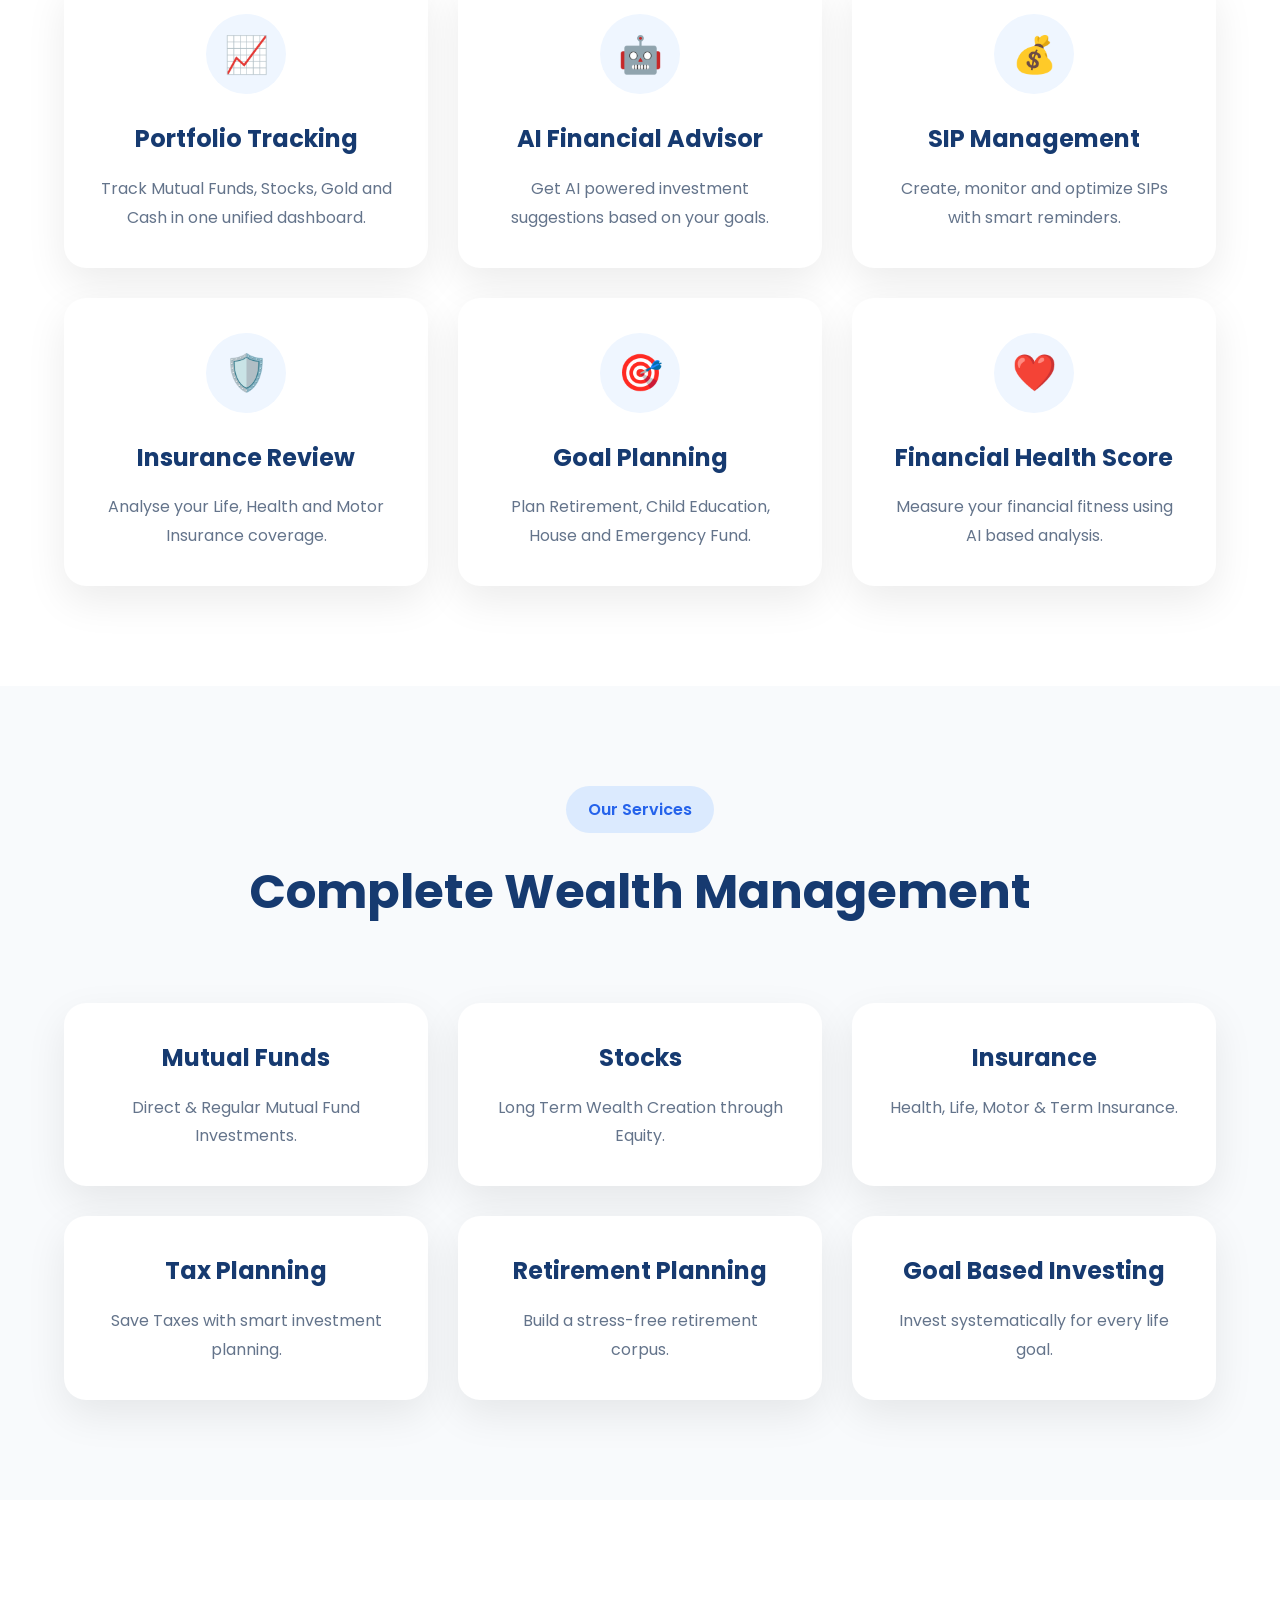
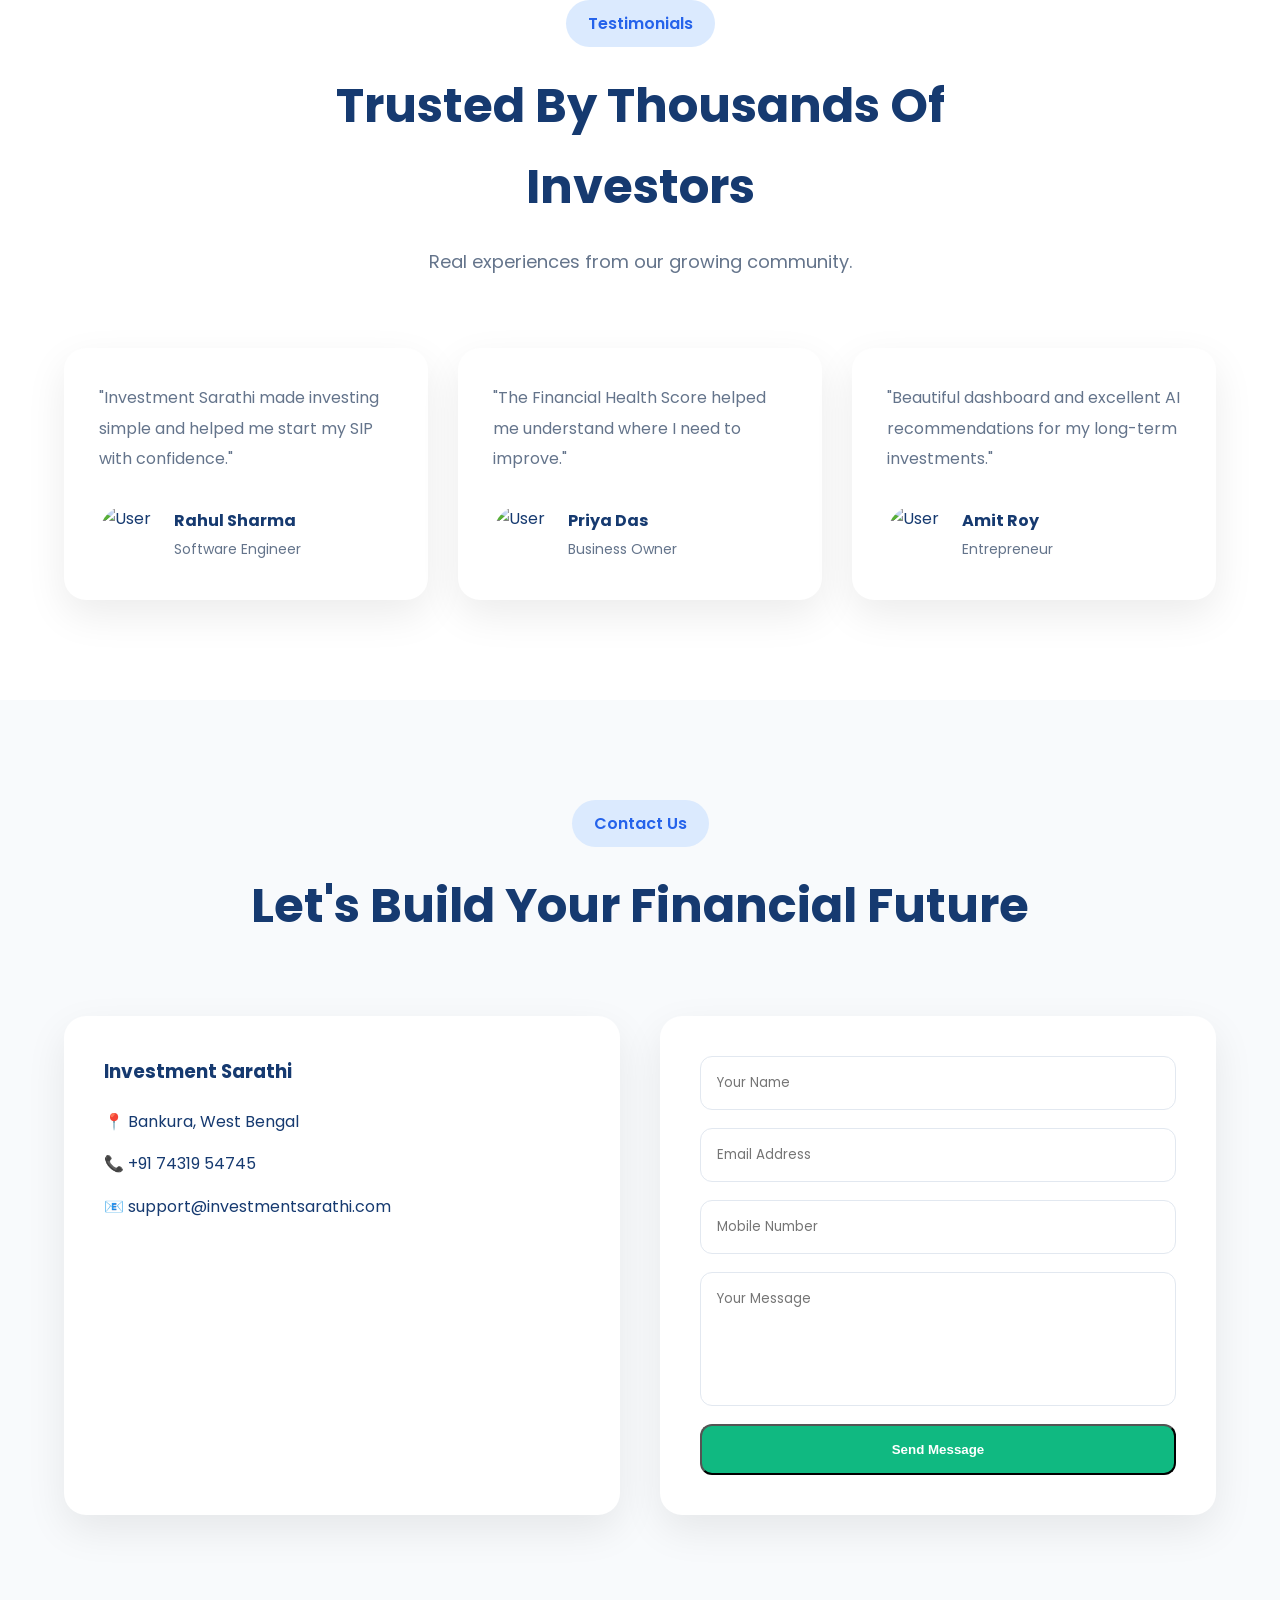
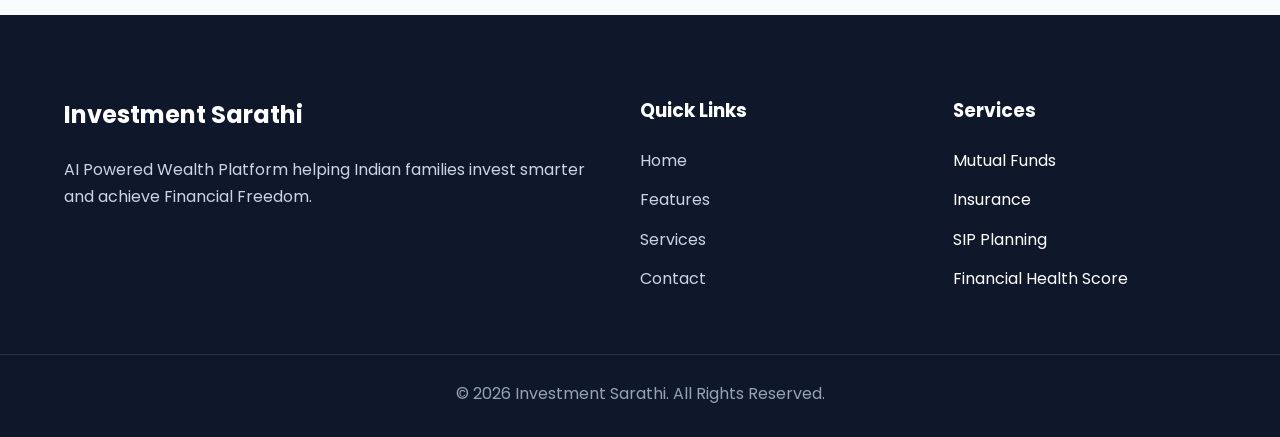
==== commit 32d5bf7f: "Version 2.1 - Started Home Page & SEO Foundation" ====
--- a/index.html
+++ b/index.html
@@ -24,7 +24,7 @@
     <link rel="stylesheet" href="css/style.css">
 
     <link rel="stylesheet" href="css/responsive.css">
-
+<link rel="stylesheet" href="css/home.css">
 </head>
 
 <body>
@@ -69,17 +69,19 @@
 
                     <li><a href="#contact">Contact</a></li>
 <li>
-    <a href="sip.html">SIP Calculator</a>
+    <a href="sip-calculator.html">SIP Calculator</a>
 </li>
                 </ul>
 
             </nav>
 
-            <a href="signup.html" class="btn-primary">
-                Get Started <a href="sip.html" class="btn btn-primary">
+           <a href="signup.html" class="btn-primary">
+    Get Started
+</a>
+
+<a href="sip-calculator.html" class="btn-primary">
     SIP Calculator
 </a>
-            </a>
 
         </div>
 
--- a/css/home.css
+++ b/css/home.css
@@ -0,0 +1,52 @@
+*{
+    margin:0;
+    padding:0;
+    box-sizing:border-box;
+}
+
+body{
+    font-family:'Poppins',sans-serif;
+    background:#F4F8FD;
+    color:#163A70;
+}
+
+.container{
+    width:90%;
+    max-width:1300px;
+    margin:auto;
+}
+
+.header{
+    background:#fff;
+    box-shadow:0 5px 20px rgba(0,0,0,.05);
+}
+
+.navbar{
+    display:flex;
+    justify-content:space-between;
+    align-items:center;
+    padding:20px 0;
+}
+
+.logo h2{
+    color:#2563EB;
+    font-size:30px;
+    font-weight:700;
+}
+
+.nav-links{
+    display:flex;
+    list-style:none;
+    gap:30px;
+}
+
+.nav-links a{
+    text-decoration:none;
+    color:#163A70;
+    font-weight:600;
+    transition:.3s;
+}
+
+.nav-links a:hover{
+    color:#2563EB;
+}
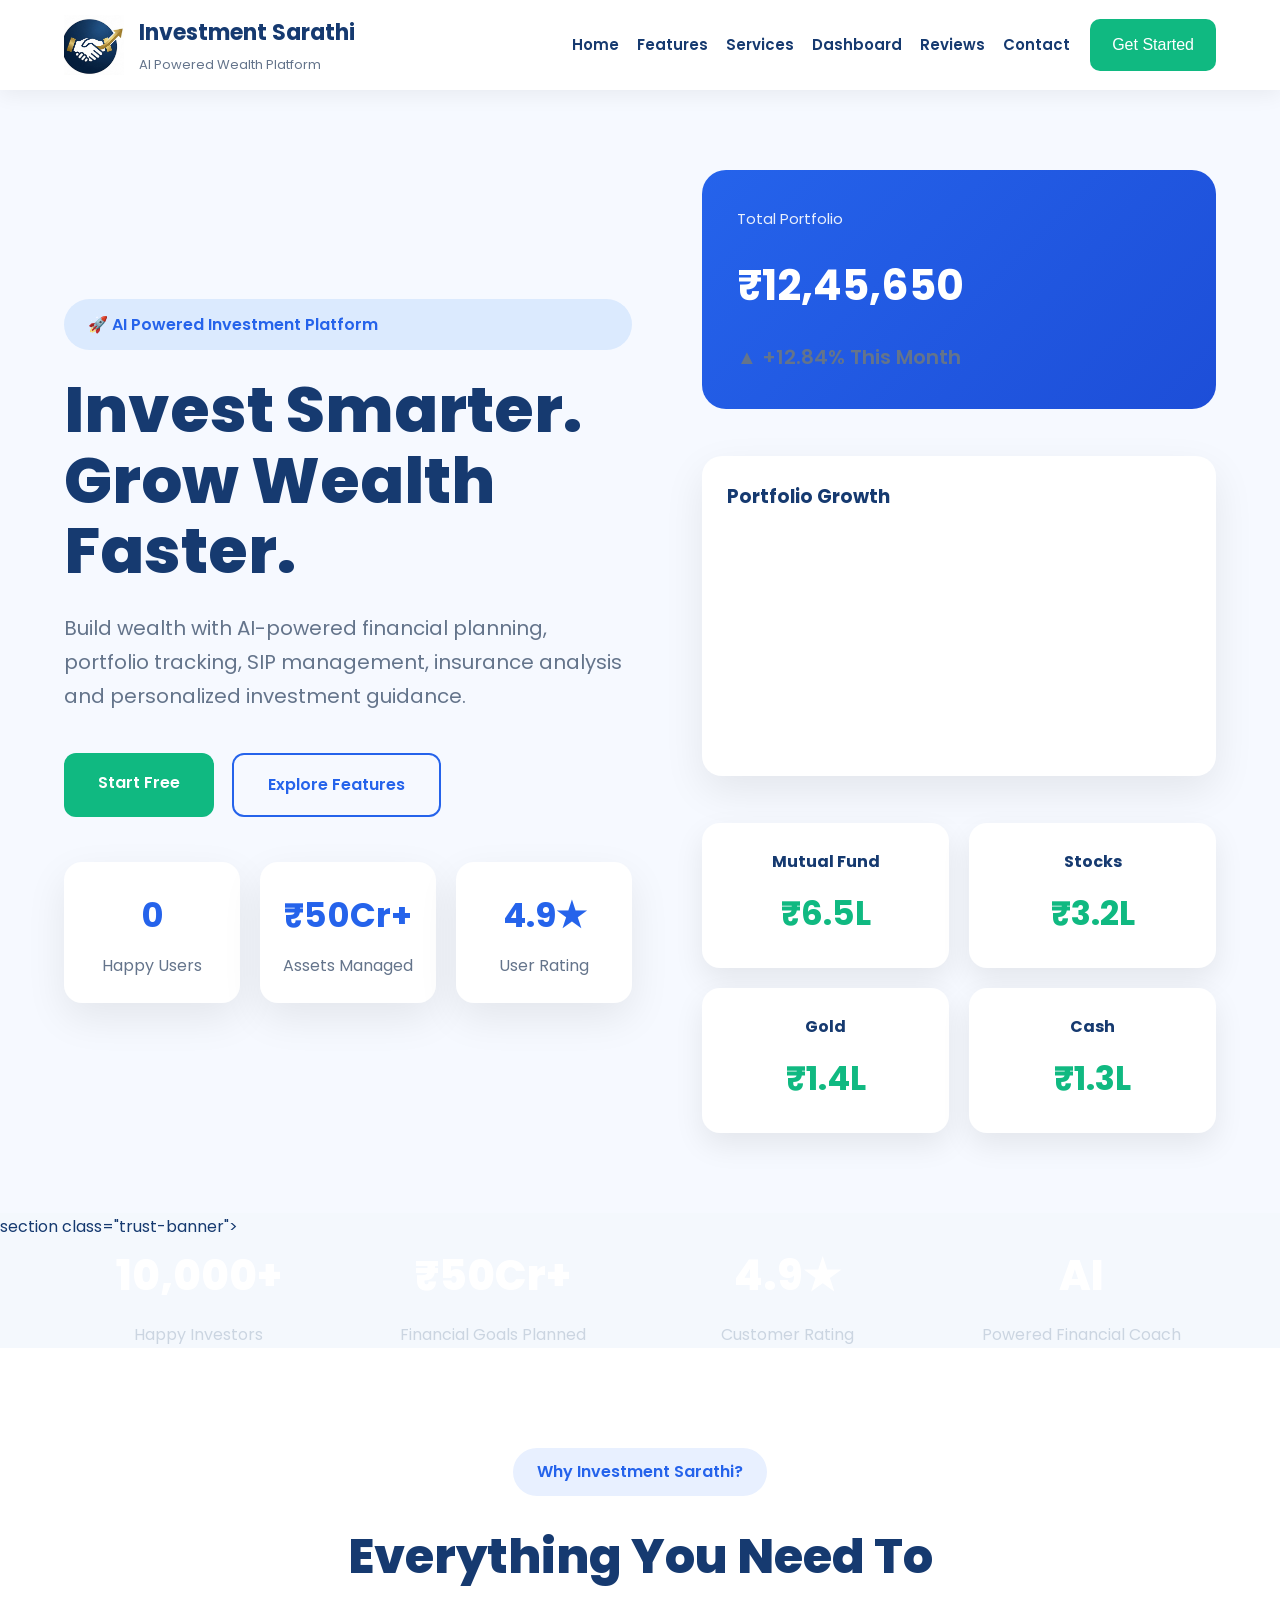
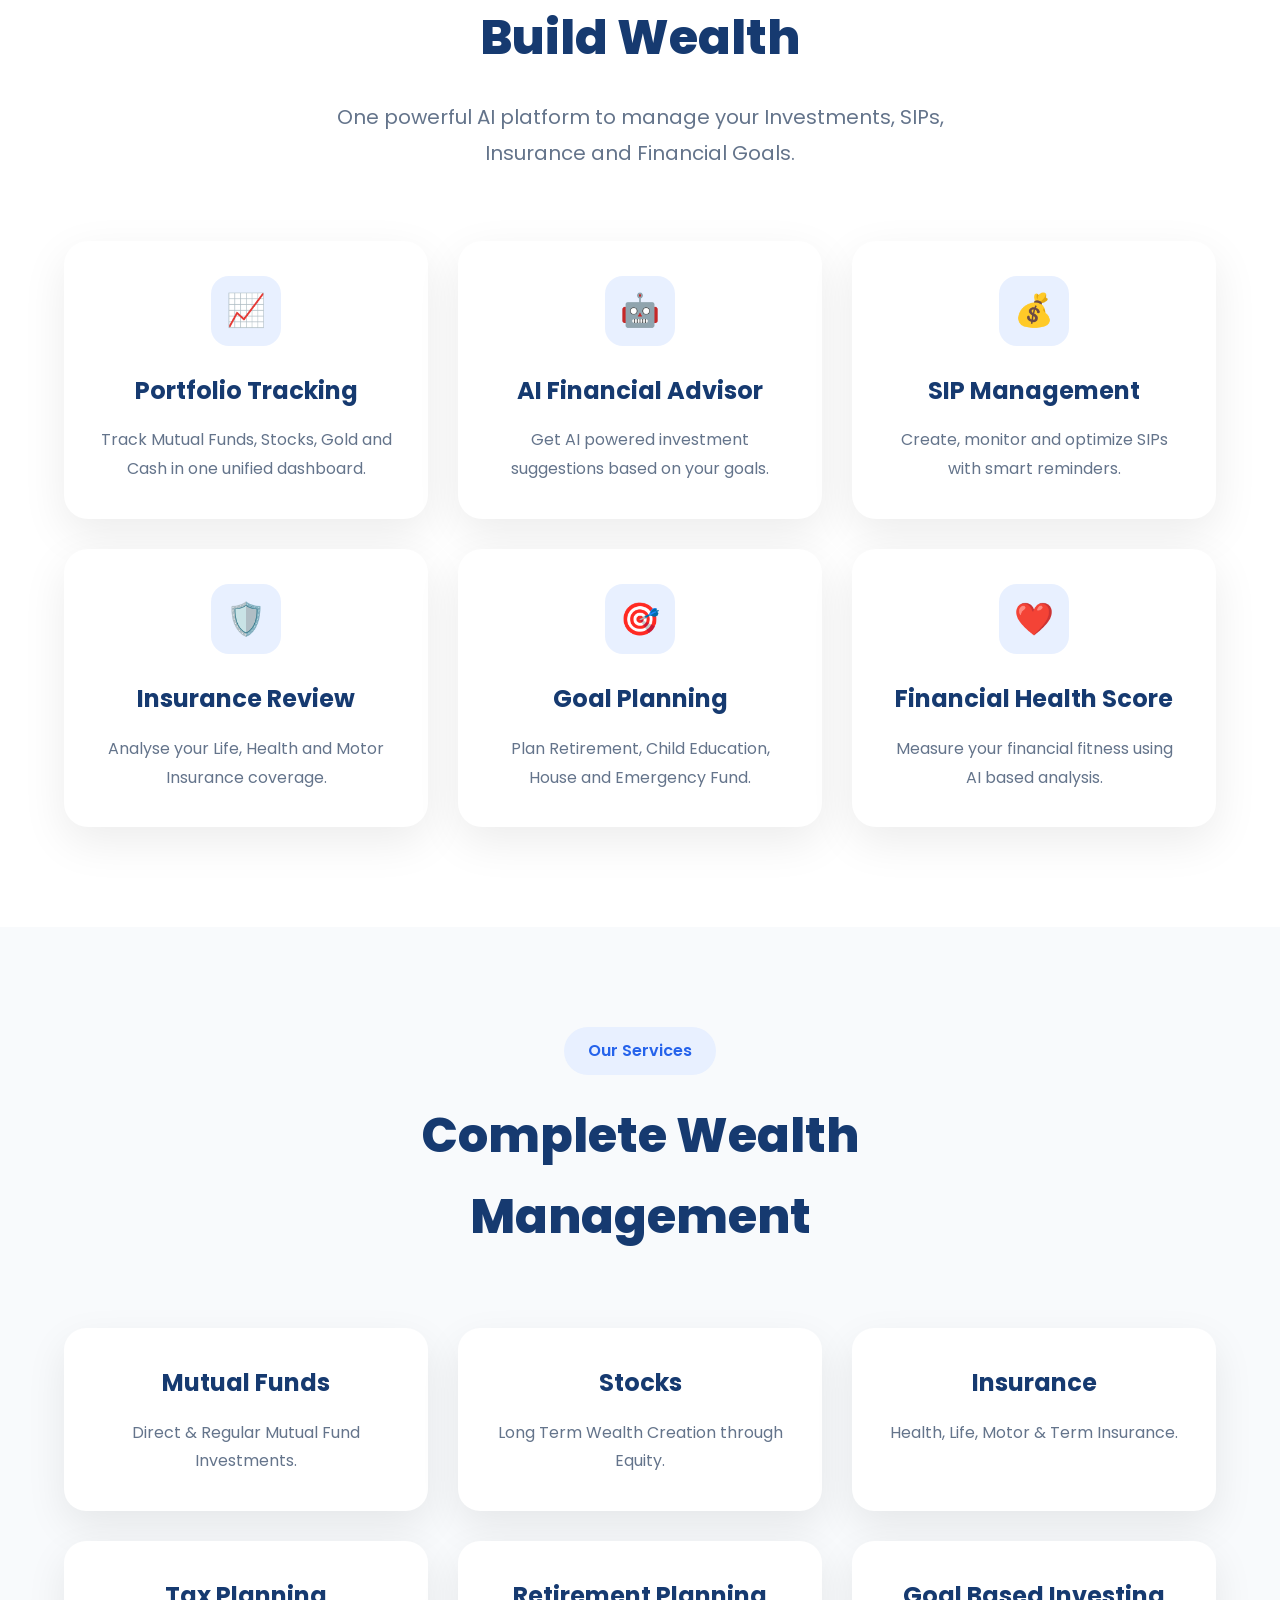
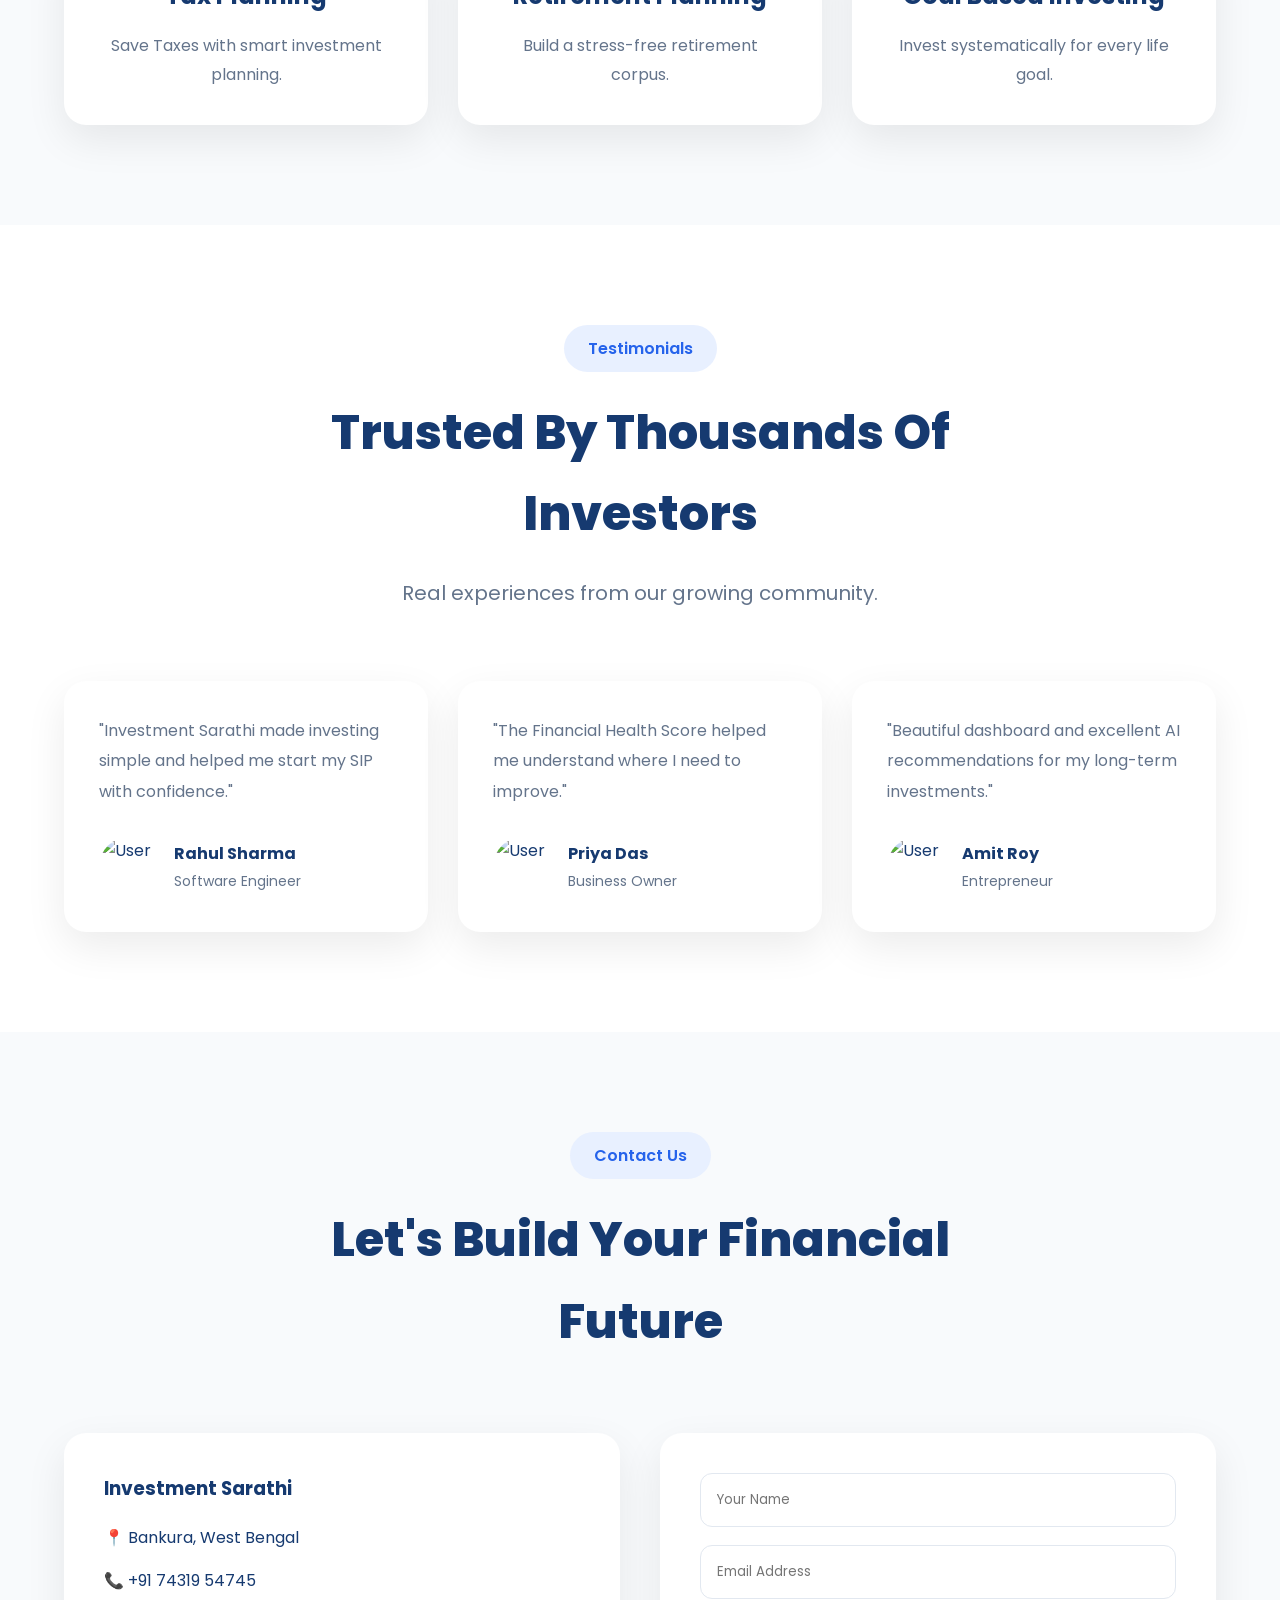
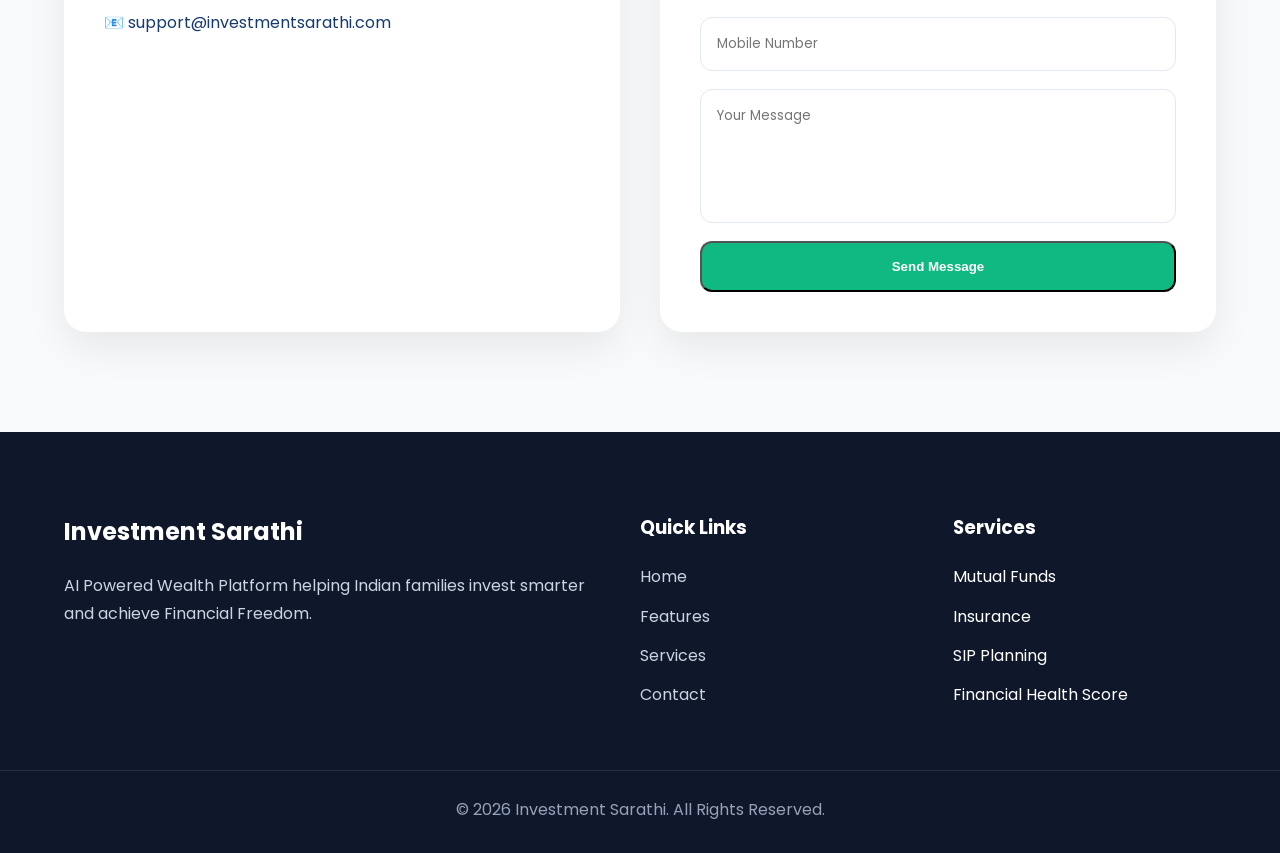
==== commit 3137d148: "feat: redesign homepage hero and dashboard UI" ====
--- a/index.html
+++ b/index.html
@@ -37,54 +37,45 @@
 
         <div class="container navbar">
 
-            <a href="#" class="logo">
-
-                <img src="assets/logo/logo.jpg" alt="Investment Sarathi">
-
-                <div>
-
-                    <h2>Investment Sarathi</h2>
-
-                    <span>AI Powered Wealth Platform</span>
-
-                </div>
-
-            </a>
-
-            <nav>
-
-                <ul class="nav-links">
-
-                    <li><a href="#">Home</a></li>
-
-                    <li><a href="#features">Features</a></li>
-
-                    <li><a href="#services">Services</a></li>
-
-                    <li><a href="#dashboard">Dashboard</a></li>
-
-                    <li><a href="#health">Health Score</a></li>
-
-                    <li><a href="#reviews">Reviews</a></li>
-
-                    <li><a href="#contact">Contact</a></li>
-<li>
-    <a href="sip-calculator.html">SIP Calculator</a>
-</li>
-                </ul>
-
-            </nav>
-
-           <a href="signup.html" class="btn-primary">
-    Get Started
-</a>
-
-<a href="sip-calculator.html" class="btn-primary">
-    SIP Calculator
-</a>
-
-        </div>
-
+    <div class="logo">
+
+    <a href="index.html">
+
+        <img src="assets/logo/logo.jpg" alt="Investment Sarathi">
+
+    </a>
+
+    <div class="logo-text">
+
+        <a href="index.html" class="logo-link">
+
+            <h2>Investment Sarathi</h2>
+
+        </a>
+
+        <p>AI Powered Wealth Platform</p>
+
+    </div>
+
+</div>
+    <ul class="nav-links">
+
+        <li><a href="#">Home</a></li>
+        <li><a href="#">Features</a></li>
+        <li><a href="#">Services</a></li>
+        <li><a href="#">Dashboard</a></li>
+        <li><a href="#">Reviews</a></li>
+        <li><a href="#">Contact</a></li>
+
+    </ul>
+
+    <a href="#" class="cta-btn">
+
+        Get Started
+
+    </a>
+
+</div>
     </header>
 
     <!-- =========================
@@ -134,6 +125,7 @@
                     </a>
 
                 </div>
+                
                                 <!-- =========================
                      HERO STATS
                 ========================== -->
@@ -145,7 +137,7 @@
                         <h2 class="counter" data-target="10000">0</h2>
 
                         <p>Happy Users</p>
-
+ 
                     </div>
 
                     <div class="stat-card">
@@ -239,6 +231,37 @@
         </div>
 
     </section>
+    <!-- =========================
+TRUST BANNER
+========================= -->
+
+section class="trust-banner">
+
+    <div class="container trust-grid">
+
+        <div class="trust-item">
+            <h2>10,000+</h2>
+            <p>Happy Investors</p>
+        </div>
+
+        <div class="trust-item">
+            <h2>₹50Cr+</h2>
+            <p>Financial Goals Planned</p>
+        </div>
+
+        <div class="trust-item">
+            <h2>4.9★</h2>
+            <p>Customer Rating</p>
+        </div>
+
+        <div class="trust-item">
+            <h2>AI</h2>
+            <p>Powered Financial Coach</p>
+        </div>
+
+    </div>
+
+</section>
     <!-- ===================================
         FEATURES SECTION
 =================================== -->
@@ -646,6 +669,7 @@
 <!-- Chart.js -->
 
 <script src="https://cdn.jsdelivr.net/npm/chart.js"></script>
+<script src="js/home.js"></script>
 
 <!-- Main JS -->
 
--- a/css/home.css
+++ b/css/home.css
@@ -17,36 +17,437 @@
 }
 
 .header{
-    background:#fff;
-    box-shadow:0 5px 20px rgba(0,0,0,.05);
+    width:100%;
+    background:#fff;
+    position:sticky;
+    top:0;
+    z-index:1000;
+    box-shadow:0 5px 20px rgba(0,0,0,.06);
 }
 
 .navbar{
     display:flex;
+    align-items:center;
     justify-content:space-between;
-    align-items:center;
-    padding:20px 0;
-}
-
-.logo h2{
-    color:#2563EB;
-    font-size:30px;
-    font-weight:700;
-}
-
+    gap:20px;
+    padding:18px 0;
+}
+
+.logo{
+
+    display:flex;
+
+    align-items:center;
+
+    gap:15px;
+
+    flex-shrink:0;
+
+}
+
+.logo img{
+    width:60px;
+    height:60px;
+}
+
+.logo-text h2{
+    font-size:22px;
+    margin-bottom:2px;
+}
+
+.logo-text p{
+    font-size:13px;
+    color:#64748B;
+}
 .nav-links{
     display:flex;
+    align-items:center;
     list-style:none;
-    gap:30px;
+    gap:18px;          /* আগে 28px ছিল */
+    margin-left:auto;
+    margin-right:20px;
+    flex-wrap:nowrap;
+}
+
+.nav-links li{
+
+    white-space:nowrap;
+
 }
 
 .nav-links a{
     text-decoration:none;
     color:#163A70;
     font-weight:600;
-    transition:.3s;
-}
-
-.nav-links a:hover{
+    font-size:15px;    /* আগে 16px */
+}
+
+.cta-btn{
+
+    margin-left:-20px;
+
+    padding:12px 22px;
+
+    background:#10B981;
+
+    color:#fff;
+
+    border-radius:10px;
+
+    text-decoration:none;
+
+    font-weight:200;
+ flex-shrink:0;
+    white-space:nowrap;
+
+}
+.logo-wrapper{
+    display:flex;
+    align-items:center;
+    gap:15px;
+    text-decoration:none;
+    color:inherit;
+}
+
+.logo-wrapper:hover{
+    opacity:.9;
+}
+/*=====================================
+HERO SECTION
+/* =========================
+   HERO LAYOUT FIX
+========================= */
+
+.hero{
+    padding:80px 0;
+}
+
+.hero-grid{
+    display:grid;
+    grid-template-columns:1.05fr 0.95fr;
+    gap:70px;
+    align-items:center;
+}
+
+.hero-left{
+    display:flex;
+    flex-direction:column;
+}
+
+.hero-right{
+    display:flex;
+    justify-content:center;
+    align-items:flex-start;
+}
+
+.dashboard-card{
+    width:100%;
+    max-width:520px;
+    display:flex;
+    flex-direction:column;
+    gap:25px;
+}
+
+/* Portfolio */
+
+.portfolio-card{
+    width:100%;
+    padding:35px;
+    border-radius:24px;
+}
+
+/* Chart */
+
+.chart-card{
+    width:100%;
+    background:#fff;
+    border-radius:20px;
+    padding:25px;
+    box-shadow:0 15px 40px rgba(0,0,0,.08);
+}
+
+.chart-card canvas{
+    width:100% !important;
+    height:240px !important;
+}
+
+/* Investments */
+
+.investment-grid{
+    display:grid;
+    grid-template-columns:repeat(2,1fr);
+    gap:20px;
+}
+
+.investment-item{
+    padding:25px;
+}
+
+/* Hero Stats */
+
+.hero-stats{
+    display:grid;
+    grid-template-columns:repeat(3,1fr);
+    gap:20px;
+    margin-top:45px;
+}
+
+.stat-card{
+    width:100%;
+    padding:25px 20px;
+}
+
+.stat-card h2,
+.stat-card h3{
+    font-size:34px;
     color:#2563EB;
+    margin-bottom:10px;
+}
+
+.stat-card p{
+    font-size:16px;
+    line-height:1.5;
+}
+
+/* Mobile */
+
+@media(max-width:992px){
+
+.hero-grid{
+    grid-template-columns:1fr;
+    gap:50px;
+}
+
+.hero-left{
+    text-align:center;
+}
+
+.hero-buttons{
+    justify-content:center;
+}
+
+.hero-stats{
+    grid-template-columns:1fr;
+}
+
+.investment-grid{
+    grid-template-columns:1fr;
+}
+
+.dashboard-card{
+    max-width:100%;
+}
+
+.hero-left h1{
+    font-size:52px;
+}
+
+}
+.btn-primary{
+    display:inline-block;
+    padding:16px 34px;
+    background:#10B981;
+    color:#fff;
+    text-decoration:none;
+    border-radius:12px;
+    font-weight:600;
+}
+
+.btn-outline{
+    display:inline-block;
+    padding:16px 34px;
+    border:2px solid #2563EB;
+    color:#2563EB;
+    text-decoration:none;
+    border-radius:12px;
+    font-weight:600;
+}
+/* ==========================
+   Dashboard
+========================== */
+
+.dashboard-card{
+    display:flex;
+    flex-direction:column;
+    gap:25px;
+}
+
+.chart-card{
+    background:#fff;
+    border-radius:20px;
+    padding:25px;
+    box-shadow:0 15px 40px rgba(0,0,0,.08);
+    height:320px;
+}
+
+.chart-card canvas{
+    width:100% !important;
+    height:220px !important;
+    display:block;
+}
+
+.investment-grid{
+    display:grid;
+    grid-template-columns:repeat(2,1fr);
+    gap:20px;
+}
+
+.investment-item{
+    background:#fff;
+    padding:25px;
+    border-radius:18px;
+    text-align:center;
+    box-shadow:0 12px 30px rgba(0,0,0,.08);
+}
+
+.investment-item h4{
+    color:#163A70;
+    margin-bottom:10px;
+}
+
+.investment-item p{
+    font-size:34px;
+    font-weight:700;
+    color:#10B981;
+}
+
+.profit{
+    color:#22C55E;
+    font-weight:600;
+}
+/* ==========================
+   FEATURES
+========================== */
+
+.features{
+    padding:100px 0;
+    background:#fff;
+}
+
+.section-title{
+    text-align:center;
+    max-width:700px;
+    margin:0 auto 70px;
+}
+
+.section-title span{
+    display:inline-block;
+    background:#E8F0FF;
+    color:#2563EB;
+    padding:10px 24px;
+    border-radius:50px;
+    font-weight:600;
+    margin-bottom:20px;
+}
+
+.section-title h2{
+    font-size:48px;
+    color:#163A70;
+    margin-bottom:20px;
+    font-weight:800;
+}
+
+.section-title p{
+    font-size:20px;
+    color:#64748B;
+    line-height:1.8;
+}
+
+.feature-grid{
+    display:grid;
+    grid-template-columns:repeat(3,1fr);
+    gap:30px;
+}
+
+.feature-card{
+    background:#fff;
+    border-radius:24px;
+    padding:35px;
+    box-shadow:0 15px 45px rgba(0,0,0,.08);
+    transition:.35s;
+}
+
+.feature-card:hover{
+    transform:translateY(-10px);
+    box-shadow:0 25px 60px rgba(37,99,235,.18);
+}
+
+.feature-icon{
+    width:70px;
+    height:70px;
+    background:#E8F0FF;
+    border-radius:18px;
+    display:flex;
+    align-items:center;
+    justify-content:center;
+    font-size:32px;
+    margin-bottom:25px;
+}
+
+.feature-card h3{
+    font-size:24px;
+    margin-bottom:15px;
+    color:#163A70;
+}
+
+.feature-card p{
+    color:#64748B;
+    line-height:1.8;
+}
+@media(max-width:992px){
+
+.feature-grid{
+    grid-template-columns:repeat(2,1fr);
+}
+
+}
+
+@media(max-width:768px){
+
+.feature-grid{
+    grid-template-columns:1fr;
+}
+
+.section-title h2{
+    font-size:36px;
+}
+
+}
+/* ==========================
+TRUST BANNER
+========================== */
+
+.trust-banner{
+    padding:60px 0;
+    background:#163A70;
+}
+
+.trust-grid{
+    display:grid;
+    grid-template-columns:repeat(4,1fr);
+    gap:25px;
+}
+
+.trust-item{
+    text-align:center;
+    color:#fff;
+}
+
+.trust-item h2{
+    font-size:42px;
+    font-weight:800;
+    margin-bottom:10px;
+}
+
+.trust-item p{
+    font-size:16px;
+    color:#CBD5E1;
+}
+
+@media(max-width:768px){
+
+.trust-grid{
+    grid-template-columns:repeat(2,1fr);
+}
+
 }
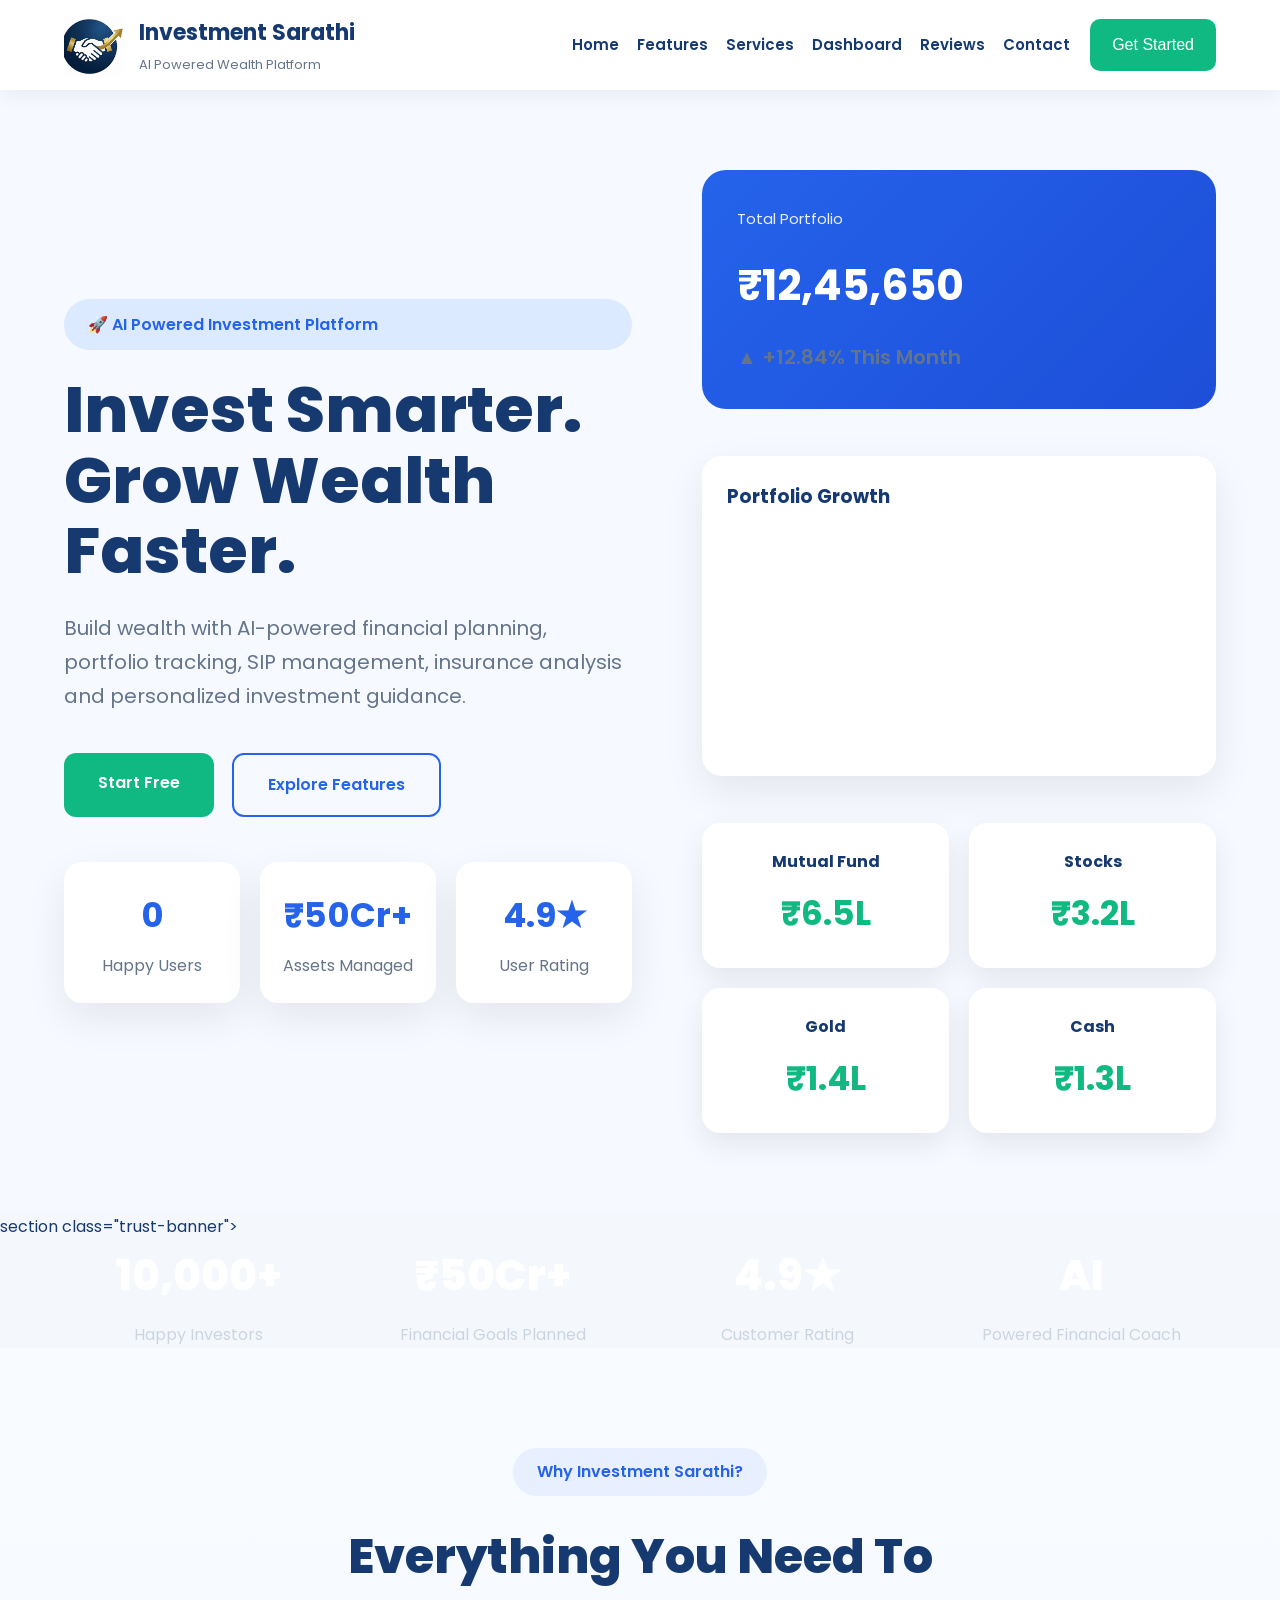
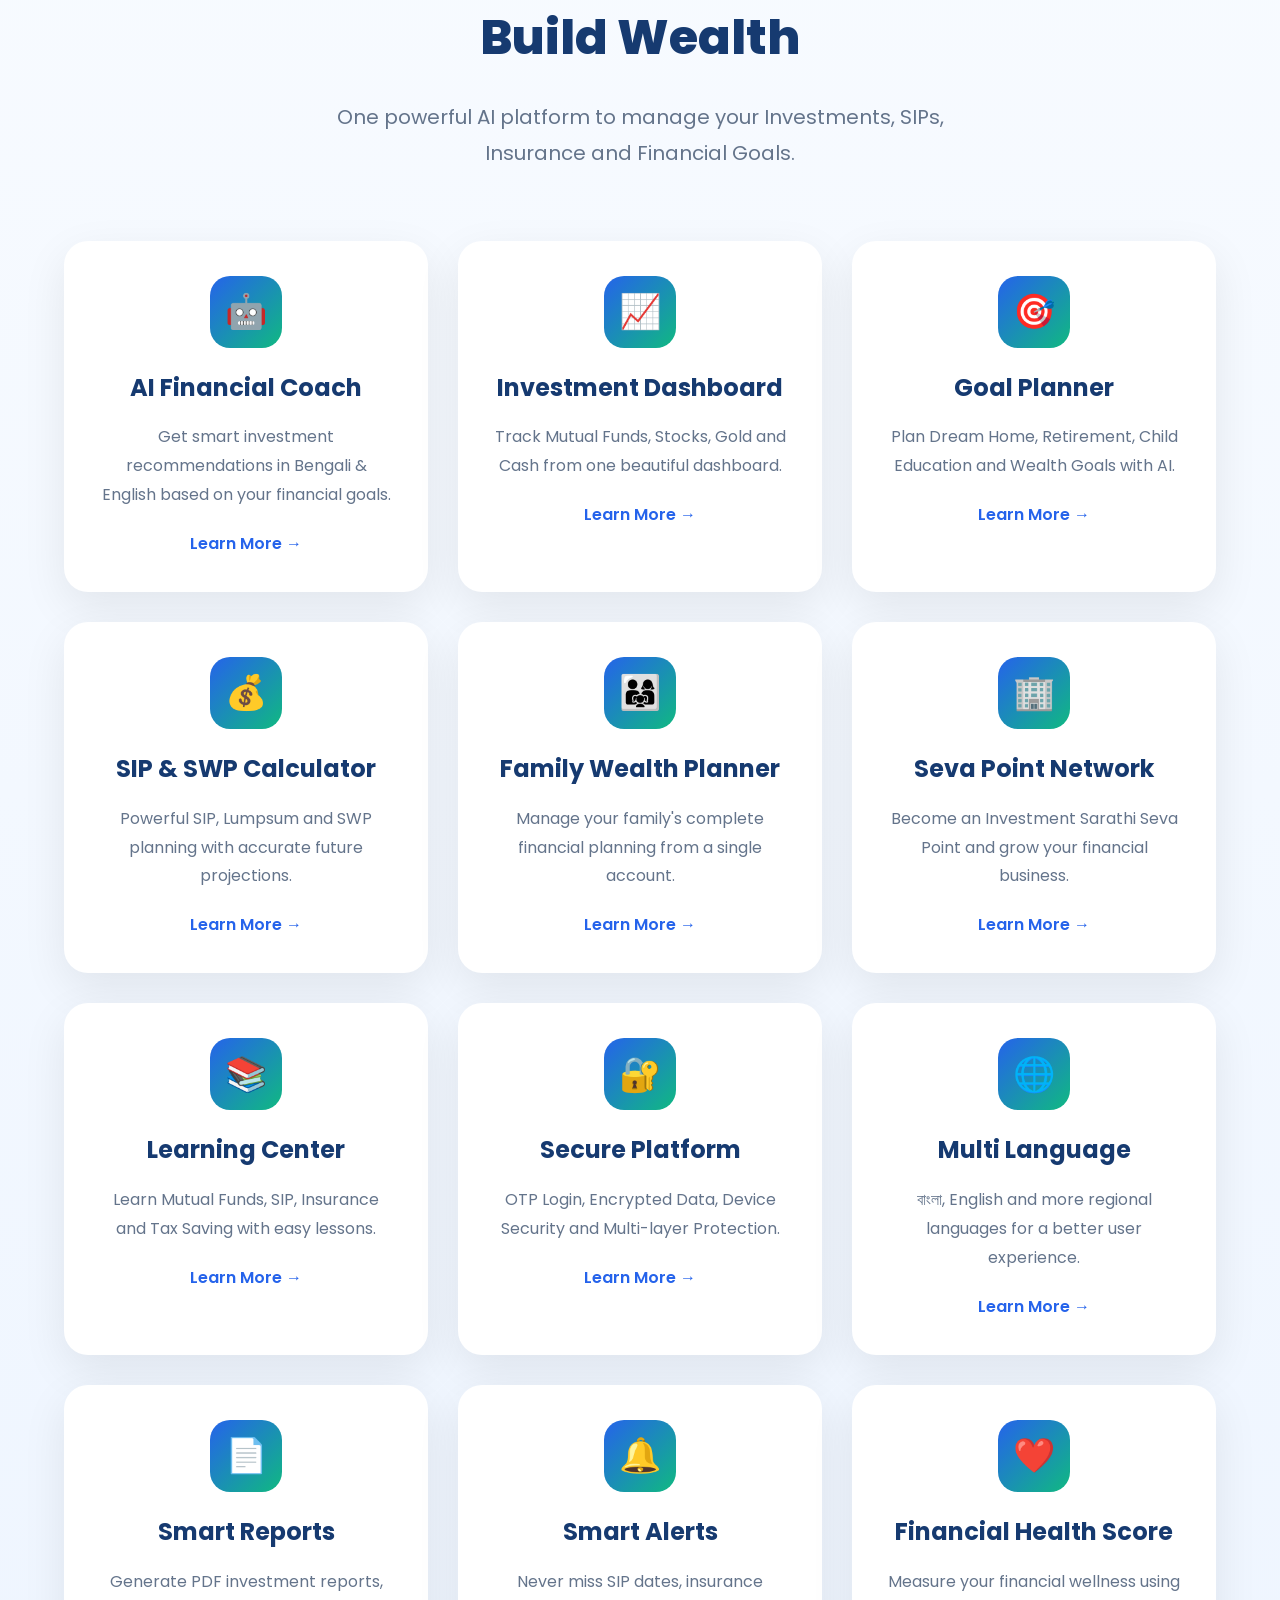
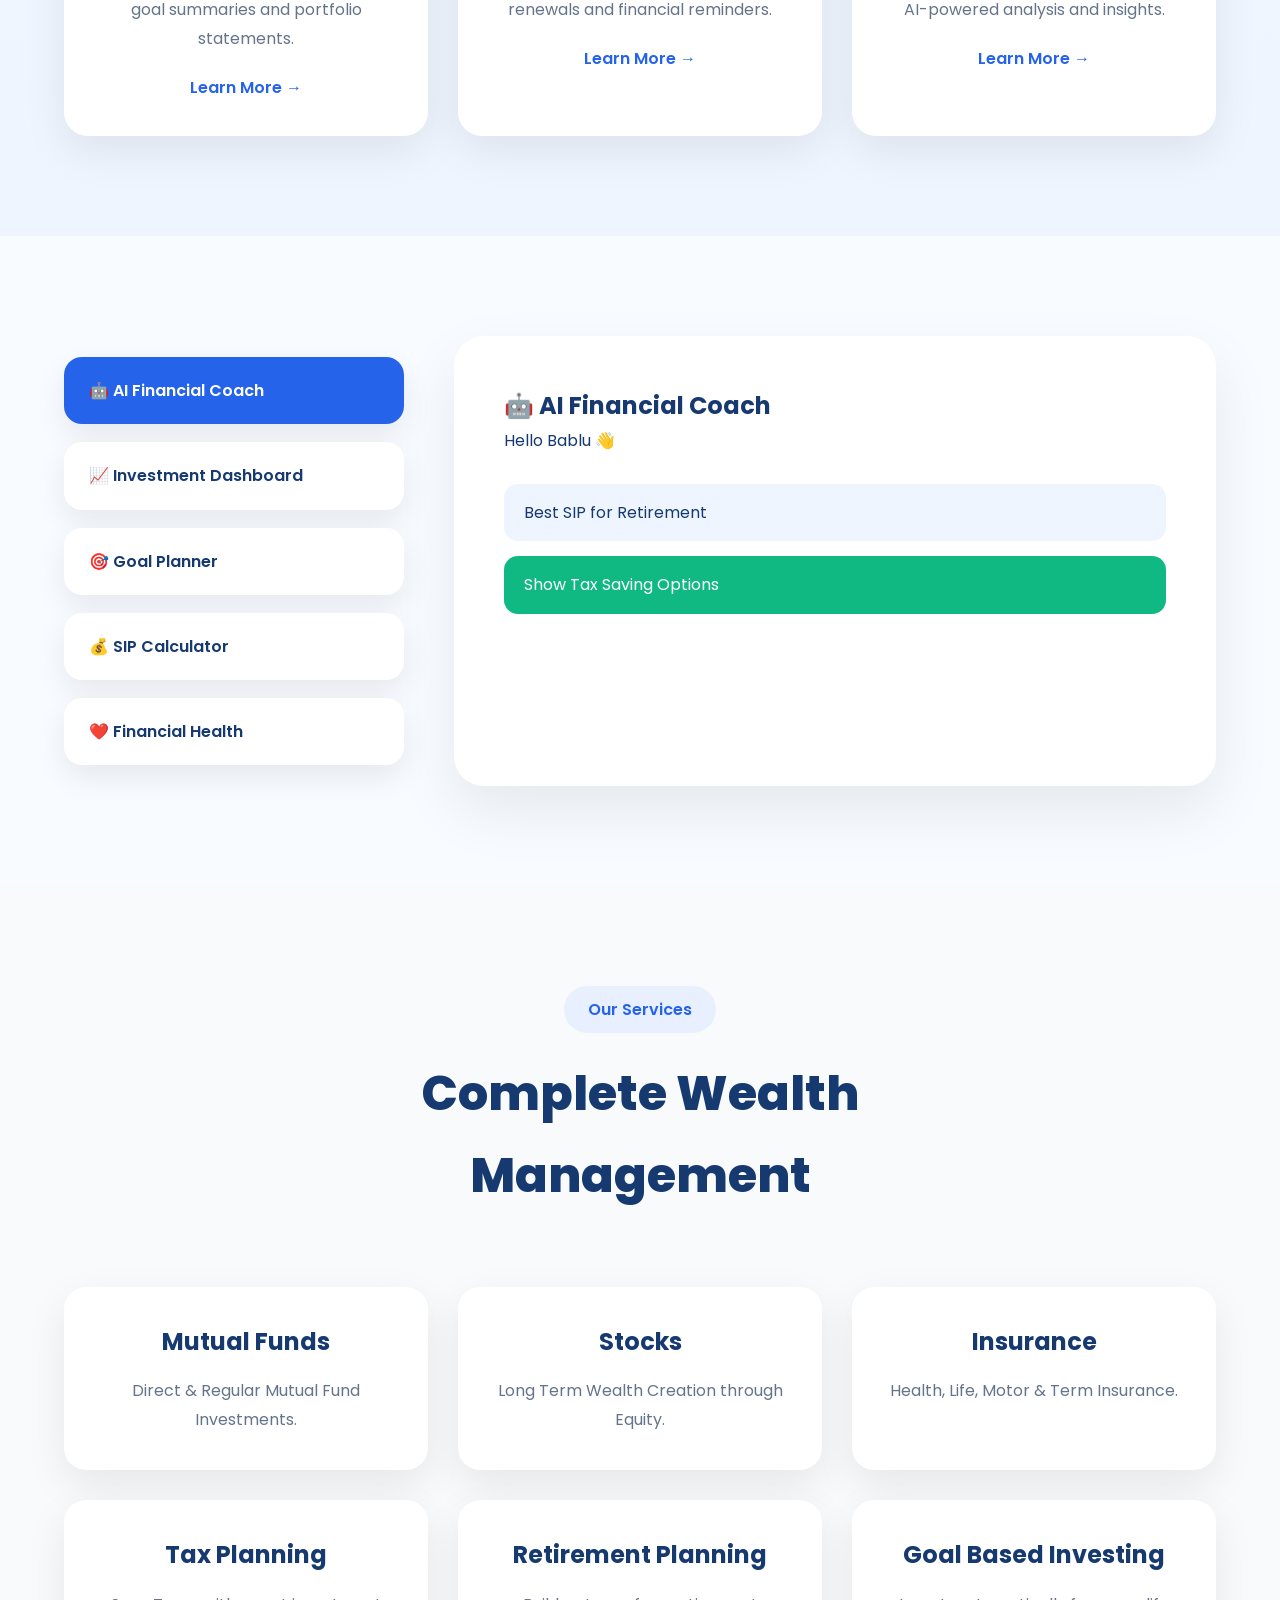
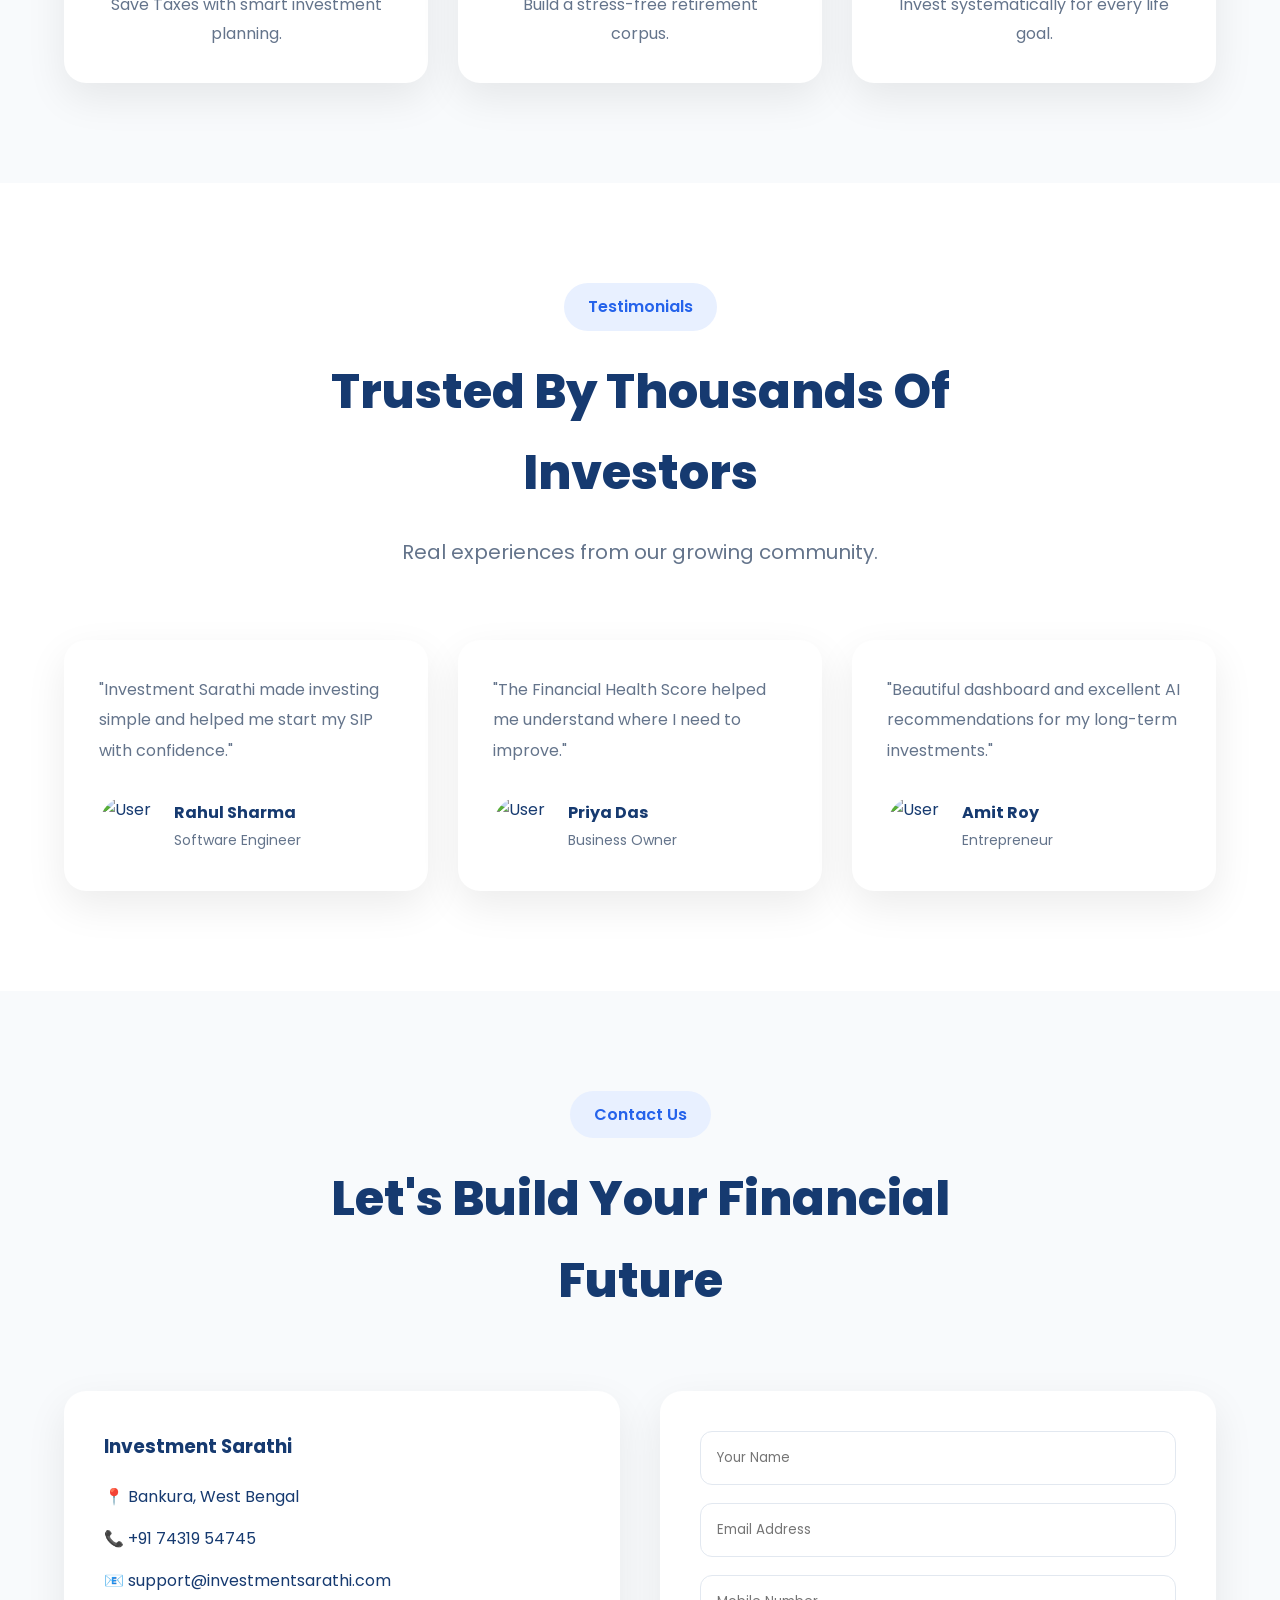
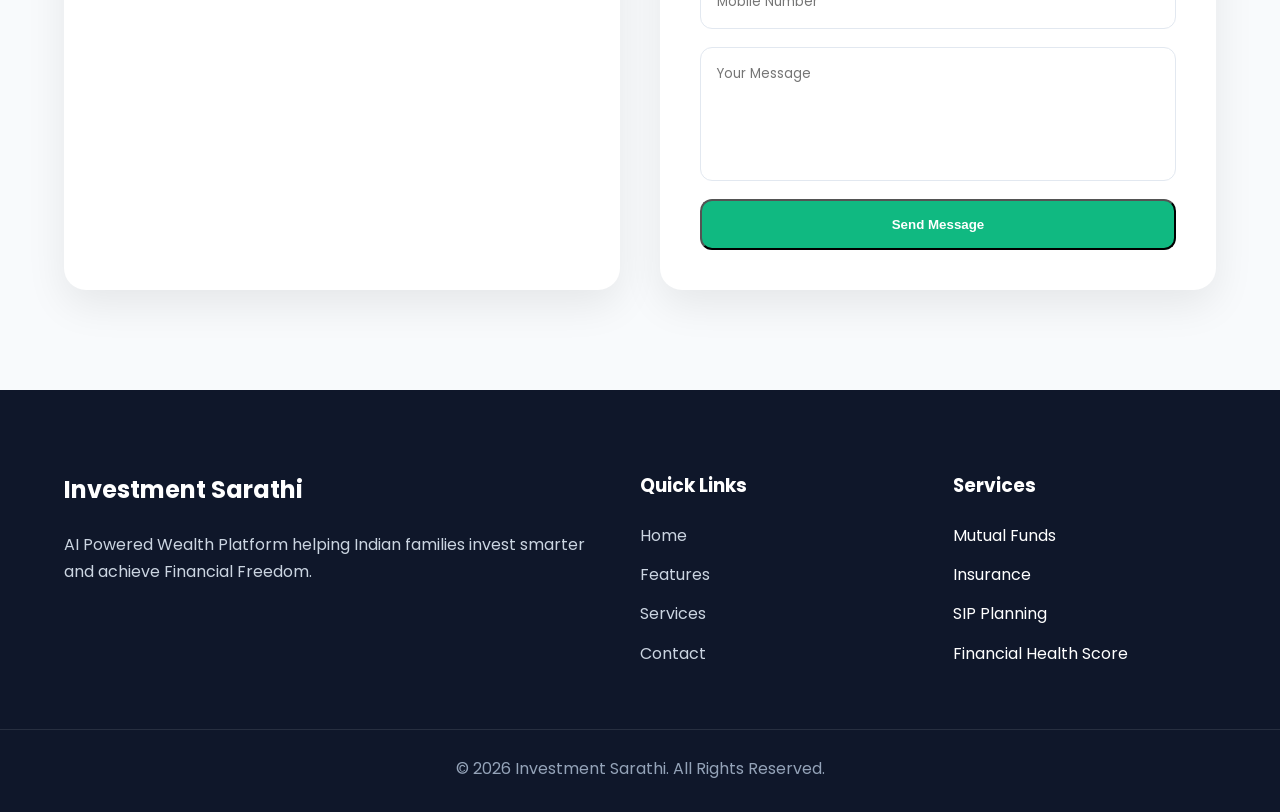
==== commit fd938dc2: "feat: complete homepage redesign with dashboard, features and showcase section" ====
--- a/index.html
+++ b/index.html
@@ -283,92 +283,223 @@
 
         </div>
 
-        <div class="feature-grid">
-
-            <div class="feature-card">
-
-                <div class="feature-icon">📈</div>
-
-                <h3>Portfolio Tracking</h3>
-
-                <p>
-                    Track Mutual Funds, Stocks, Gold and Cash
-                    in one unified dashboard.
-                </p>
-
-            </div>
-
-            <div class="feature-card">
-
-                <div class="feature-icon">🤖</div>
-
-                <h3>AI Financial Advisor</h3>
-
-                <p>
-                    Get AI powered investment suggestions
-                    based on your goals.
-                </p>
-
-            </div>
-
-            <div class="feature-card">
-
-                <div class="feature-icon">💰</div>
-
-                <h3>SIP Management</h3>
-
-                <p>
-                    Create, monitor and optimize SIPs
-                    with smart reminders.
-                </p>
-
-            </div>
-
-            <div class="feature-card">
-
-                <div class="feature-icon">🛡️</div>
-
-                <h3>Insurance Review</h3>
-
-                <p>
-                    Analyse your Life, Health and Motor
-                    Insurance coverage.
-                </p>
-
-            </div>
-
-            <div class="feature-card">
-
-                <div class="feature-icon">🎯</div>
-
-                <h3>Goal Planning</h3>
-
-                <p>
-                    Plan Retirement, Child Education,
-                    House and Emergency Fund.
-                </p>
-
-            </div>
-
-            <div class="feature-card">
-
-                <div class="feature-icon">❤️</div>
-
-                <h3>Financial Health Score</h3>
-
-                <p>
-                    Measure your financial fitness
-                    using AI based analysis.
-                </p>
-
-            </div>
-
-        </div>
-
-    </div>
-
+      <div class="feature-grid">
+
+    <!-- 1 -->
+    <div class="feature-card">
+        <div class="feature-icon">🤖</div>
+        <h3>AI Financial Coach</h3>
+        <p>Get smart investment recommendations in Bengali & English based on your financial goals.</p>
+        <a href="#">Learn More →</a>
+    </div>
+
+    <!-- 2 -->
+    <div class="feature-card">
+        <div class="feature-icon">📈</div>
+        <h3>Investment Dashboard</h3>
+        <p>Track Mutual Funds, Stocks, Gold and Cash from one beautiful dashboard.</p>
+        <a href="#">Learn More →</a>
+    </div>
+
+    <!-- 3 -->
+    <div class="feature-card">
+        <div class="feature-icon">🎯</div>
+        <h3>Goal Planner</h3>
+        <p>Plan Dream Home, Retirement, Child Education and Wealth Goals with AI.</p>
+        <a href="#">Learn More →</a>
+    </div>
+
+    <!-- 4 -->
+    <div class="feature-card">
+        <div class="feature-icon">💰</div>
+        <h3>SIP & SWP Calculator</h3>
+        <p>Powerful SIP, Lumpsum and SWP planning with accurate future projections.</p>
+        <a href="#">Learn More →</a>
+    </div>
+
+    <!-- 5 -->
+    <div class="feature-card">
+        <div class="feature-icon">👨‍👩‍👧</div>
+        <h3>Family Wealth Planner</h3>
+        <p>Manage your family's complete financial planning from a single account.</p>
+        <a href="#">Learn More →</a>
+    </div>
+
+    <!-- 6 -->
+    <div class="feature-card">
+        <div class="feature-icon">🏢</div>
+        <h3>Seva Point Network</h3>
+        <p>Become an Investment Sarathi Seva Point and grow your financial business.</p>
+        <a href="#">Learn More →</a>
+    </div>
+
+    <!-- 7 -->
+    <div class="feature-card">
+        <div class="feature-icon">📚</div>
+        <h3>Learning Center</h3>
+        <p>Learn Mutual Funds, SIP, Insurance and Tax Saving with easy lessons.</p>
+        <a href="#">Learn More →</a>
+    </div>
+
+    <!-- 8 -->
+    <div class="feature-card">
+        <div class="feature-icon">🔐</div>
+        <h3>Secure Platform</h3>
+        <p>OTP Login, Encrypted Data, Device Security and Multi-layer Protection.</p>
+        <a href="#">Learn More →</a>
+    </div>
+
+    <!-- 9 -->
+    <div class="feature-card">
+        <div class="feature-icon">🌐</div>
+        <h3>Multi Language</h3>
+        <p>বাংলা, English and more regional languages for a better user experience.</p>
+        <a href="#">Learn More →</a>
+    </div>
+
+    <!-- 10 -->
+    <div class="feature-card">
+        <div class="feature-icon">📄</div>
+        <h3>Smart Reports</h3>
+        <p>Generate PDF investment reports, goal summaries and portfolio statements.</p>
+        <a href="#">Learn More →</a>
+    </div>
+
+    <!-- 11 -->
+    <div class="feature-card">
+        <div class="feature-icon">🔔</div>
+        <h3>Smart Alerts</h3>
+        <p>Never miss SIP dates, insurance renewals and financial reminders.</p>
+        <a href="#">Learn More →</a>
+    </div>
+
+    <!-- 12 -->
+    <div class="feature-card">
+        <div class="feature-icon">❤️</div>
+        <h3>Financial Health Score</h3>
+        <p>Measure your financial wellness using AI-powered analysis and insights.</p>
+        <a href="#">Learn More →</a>
+    </div>
+
+</div>
+
+            
 </section>
-
+<!-- ===================================
+        FEATURE SHOWCASE
+=================================== -->
+
+<section class="feature-showcase">
+
+    <div class="container showcase-grid">
+
+        <!-- Left -->
+
+        <div class="showcase-menu">
+
+            <div class="showcase-item active" data-tab="coach">
+                🤖 AI Financial Coach
+            </div>
+
+            <div class="showcase-item" data-tab="dashboard">
+                📈 Investment Dashboard
+            </div>
+
+            <div class="showcase-item" data-tab="goal">
+                🎯 Goal Planner
+            </div>
+
+            <div class="showcase-item" data-tab="sip">
+                💰 SIP Calculator
+            </div>
+
+            <div class="showcase-item" data-tab="health">
+                ❤️ Financial Health
+            </div>
+
+        </div>
+
+        <!-- Right -->
+
+        <div class="showcase-preview">
+
+            <!-- AI -->
+
+            <div class="preview active" id="coach">
+
+                <h2>🤖 AI Financial Coach</h2>
+
+                <p>Hello Bablu 👋</p>
+
+                <div class="chat-box">
+
+                    <div class="chat ai">
+                        Best SIP for Retirement
+                    </div>
+
+                    <div class="chat user">
+                        Show Tax Saving Options
+                    </div>
+
+                </div>
+
+            </div>
+
+            <!-- Dashboard -->
+
+            <div class="preview" id="dashboard">
+
+                <h2>📈 Investment Dashboard</h2>
+
+                <h1>₹12,45,650</h1>
+
+                <p>▲ +12.84% Overall Growth</p>
+
+            </div>
+
+            <!-- Goal -->
+
+            <div class="preview" id="goal">
+
+                <h2>🎯 Goal Planner</h2>
+
+                <p>Dream Home Goal</p>
+
+                <h1>18%</h1>
+
+                <progress value="18" max="100"></progress>
+
+            </div>
+
+            <!-- SIP -->
+
+            <div class="preview" id="sip">
+
+                <h2>💰 SIP Calculator</h2>
+
+                <h1>₹49,95,000</h1>
+
+                <p>₹5,000 / Month • 20 Years</p>
+
+            </div>
+
+            <!-- Health -->
+
+            <div class="preview" id="health">
+
+                <h2>❤️ Financial Health</h2>
+
+                <h1>87 / 100</h1>
+
+                <p>Excellent Financial Score</p>
+
+            </div>
+
+        </div>
+
+    </div>
+
+</section>
 <!-- ===================================
         SERVICES
 =================================== -->
--- a/css/home.css
+++ b/css/home.css
@@ -321,7 +321,7 @@
 
 .features{
     padding:100px 0;
-    background:#fff;
+    background:linear-gradient(180deg,#F8FBFF,#EEF5FF);
 }
 
 .section-title{
@@ -351,6 +351,8 @@
     font-size:20px;
     color:#64748B;
     line-height:1.8;
+    max-width:700px;
+    margin:auto;
 }
 
 .feature-grid{
@@ -450,4 +452,187 @@
     grid-template-columns:repeat(2,1fr);
 }
 
+}
+/* ==========================
+PORTFOLIO SUMMARY
+========================== */
+
+.summary-grid{
+
+    display:grid;
+
+    grid-template-columns:repeat(2,1fr);
+
+    gap:18px;
+
+    margin-bottom:25px;
+
+}
+
+.summary-card{
+
+    background:#fff;
+
+    padding:20px;
+
+    border-radius:18px;
+
+    box-shadow:0 10px 30px rgba(0,0,0,.08);
+
+    transition:.3s;
+
+}
+
+.summary-card:hover{
+
+    transform:translateY(-5px);
+
+}
+
+.summary-card span{
+
+    color:#64748B;
+
+    font-size:14px;
+
+}
+
+.summary-card h3{
+
+    margin:12px 0 6px;
+
+    font-size:28px;
+
+    color:#163A70;
+
+}
+
+.summary-card small{
+
+    color:#10B981;
+
+    font-weight:600;
+
+}
+.feature-card a{
+    display:inline-flex;
+    align-items:center;
+    gap:6px;
+    color:#2563EB;
+    font-weight:600;
+    text-decoration:none;
+    margin-top:20px;
+    transition:.3s;
+}
+
+.feature-card a:hover{
+    transform:translateX(6px);
+}
+
+.feature-icon{
+
+    width:72px;
+
+    height:72px;
+
+    border-radius:20px;
+
+    display:flex;
+
+    justify-content:center;
+
+    align-items:center;
+
+    font-size:34px;
+
+    background:linear-gradient(135deg,#2563EB,#10B981);
+
+    color:#fff;
+
+    margin-bottom:20px;
+
+}
+.feature-icon{
+    transition:.3s;
+}
+
+.feature-card:hover .feature-icon{
+    transform:rotate(8deg) scale(1.12);
+}
+.feature-showcase{
+    padding:100px 0;
+    background:#F8FBFF;
+}
+
+.showcase-grid{
+    display:grid;
+    grid-template-columns:340px 1fr;
+    gap:50px;
+    align-items:center;
+}
+
+.showcase-menu{
+    display:flex;
+    flex-direction:column;
+    gap:18px;
+}
+
+.showcase-item{
+    background:#fff;
+    padding:20px 25px;
+    border-radius:18px;
+    cursor:pointer;
+    font-weight:600;
+    box-shadow:0 12px 30px rgba(0,0,0,.08);
+    transition:.3s;
+}
+
+.showcase-item:hover{
+    transform:translateX(8px);
+}
+
+.showcase-item.active{
+    background:#2563EB;
+    color:#fff;
+}
+
+.showcase-preview{
+    background:#fff;
+    border-radius:30px;
+    padding:50px;
+    min-height:450px;
+    box-shadow:0 25px 60px rgba(0,0,0,.08);
+}
+
+.preview{
+    display:none;
+}
+
+.preview.active{
+    display:block;
+}
+
+.chat-box{
+    margin-top:30px;
+}
+
+.chat{
+    padding:15px 20px;
+    border-radius:14px;
+    margin-bottom:15px;
+}
+
+.chat.ai{
+    background:#EEF5FF;
+}
+
+.chat.user{
+    background:#10B981;
+    color:#fff;
+}
+
+progress{
+    width:100%;
+    height:18px;
+    margin-top:20px;
 }
